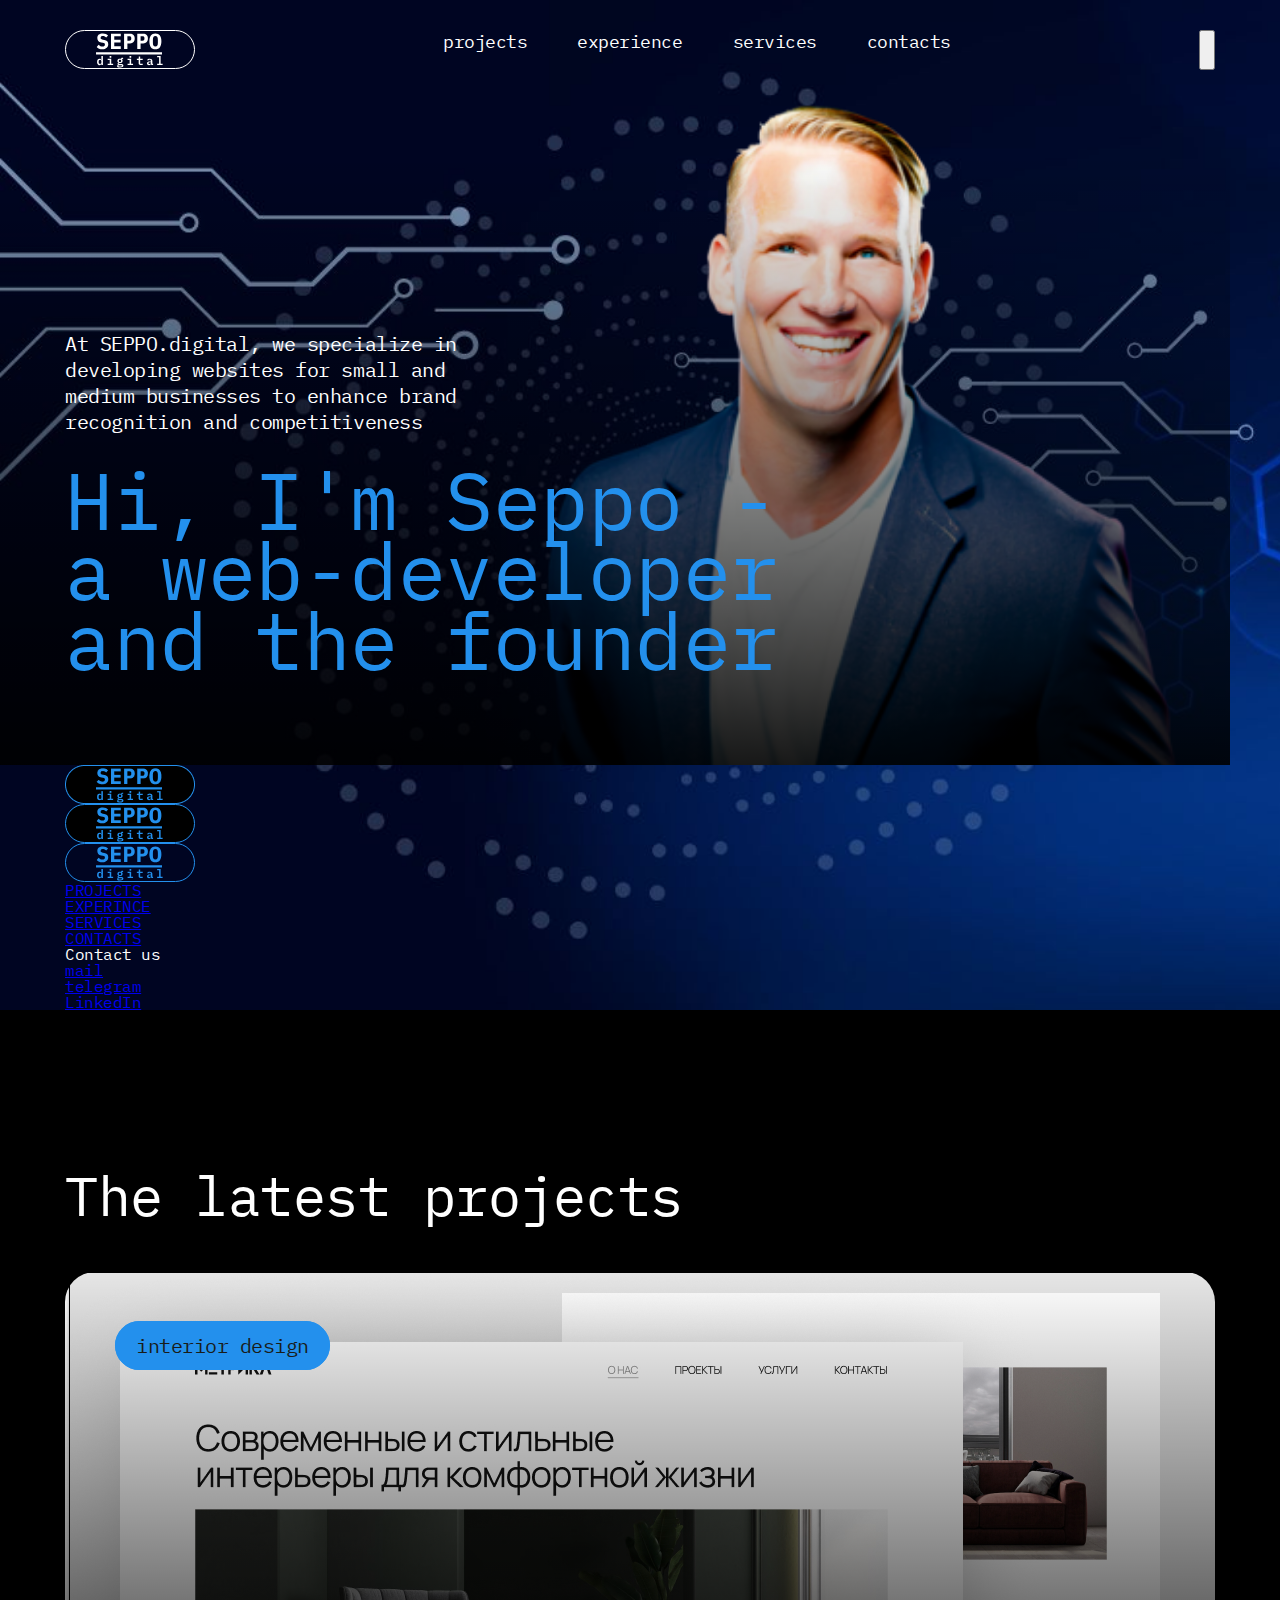
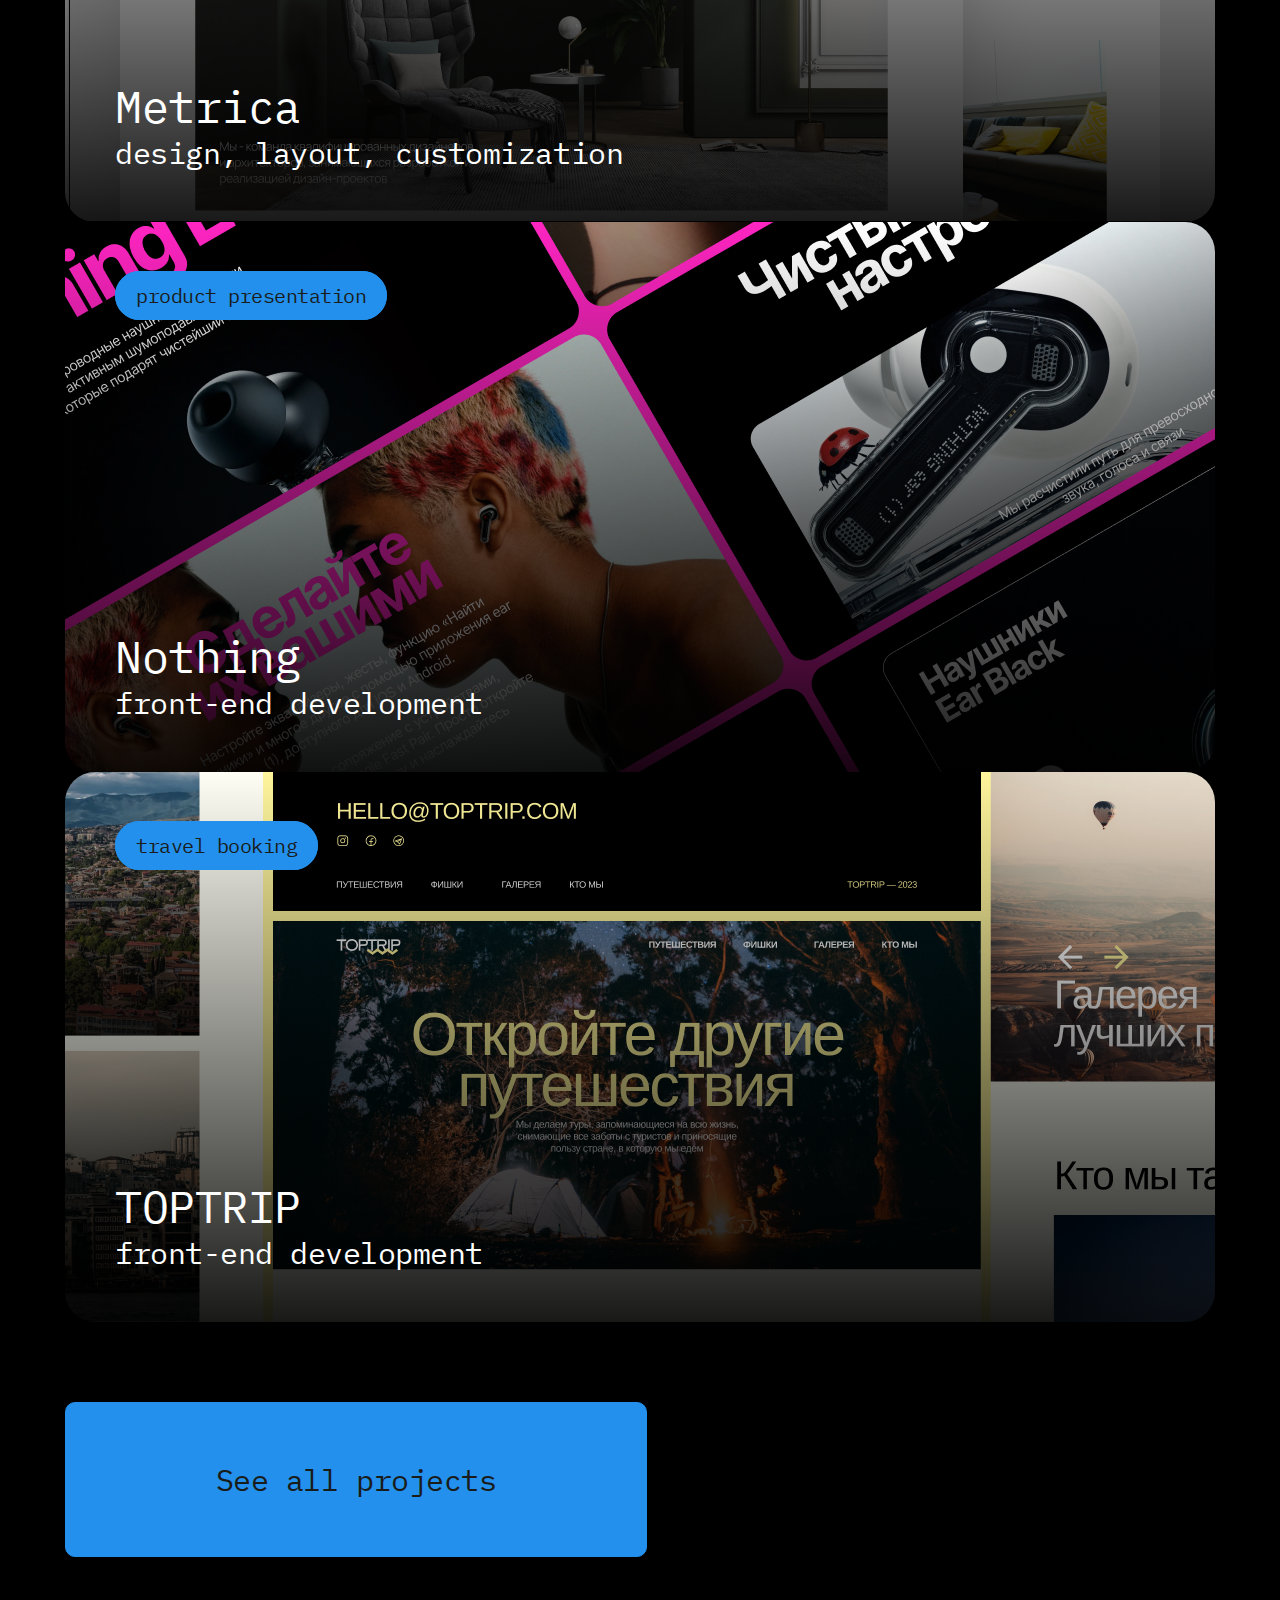
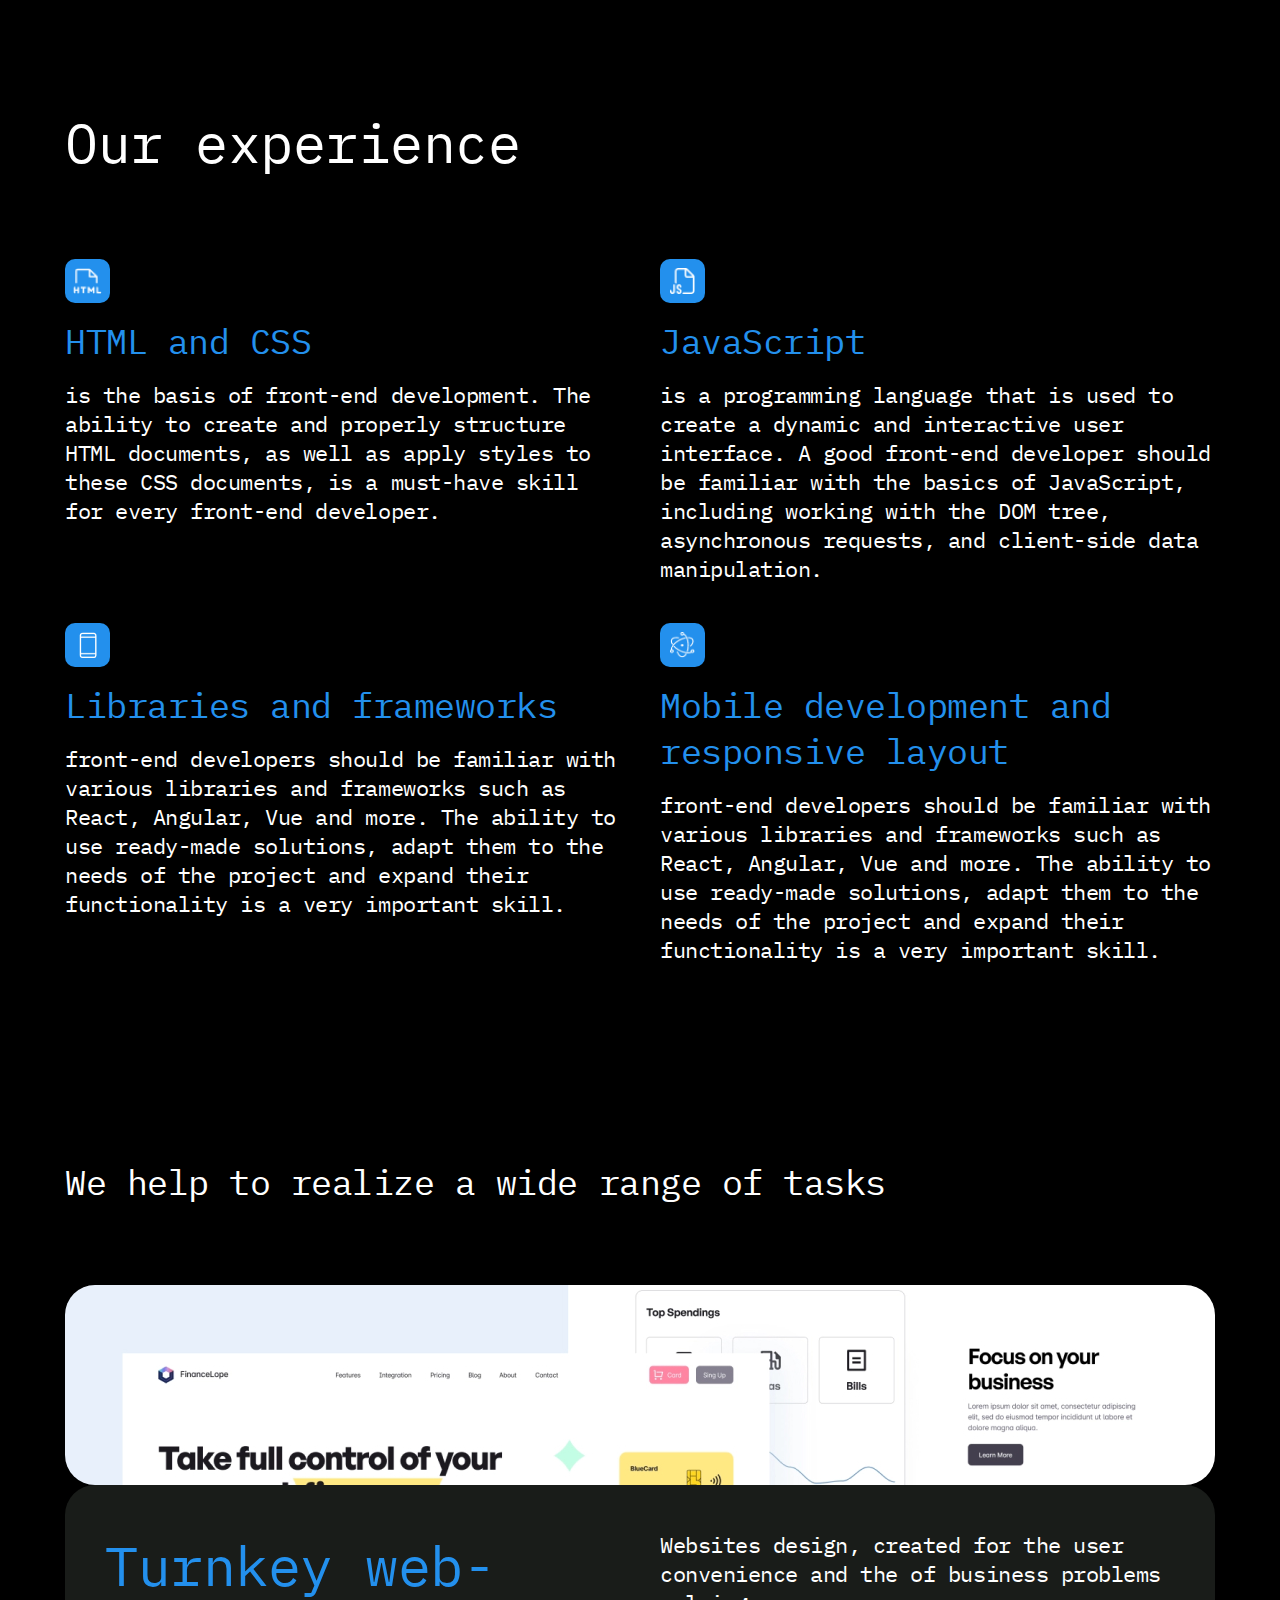
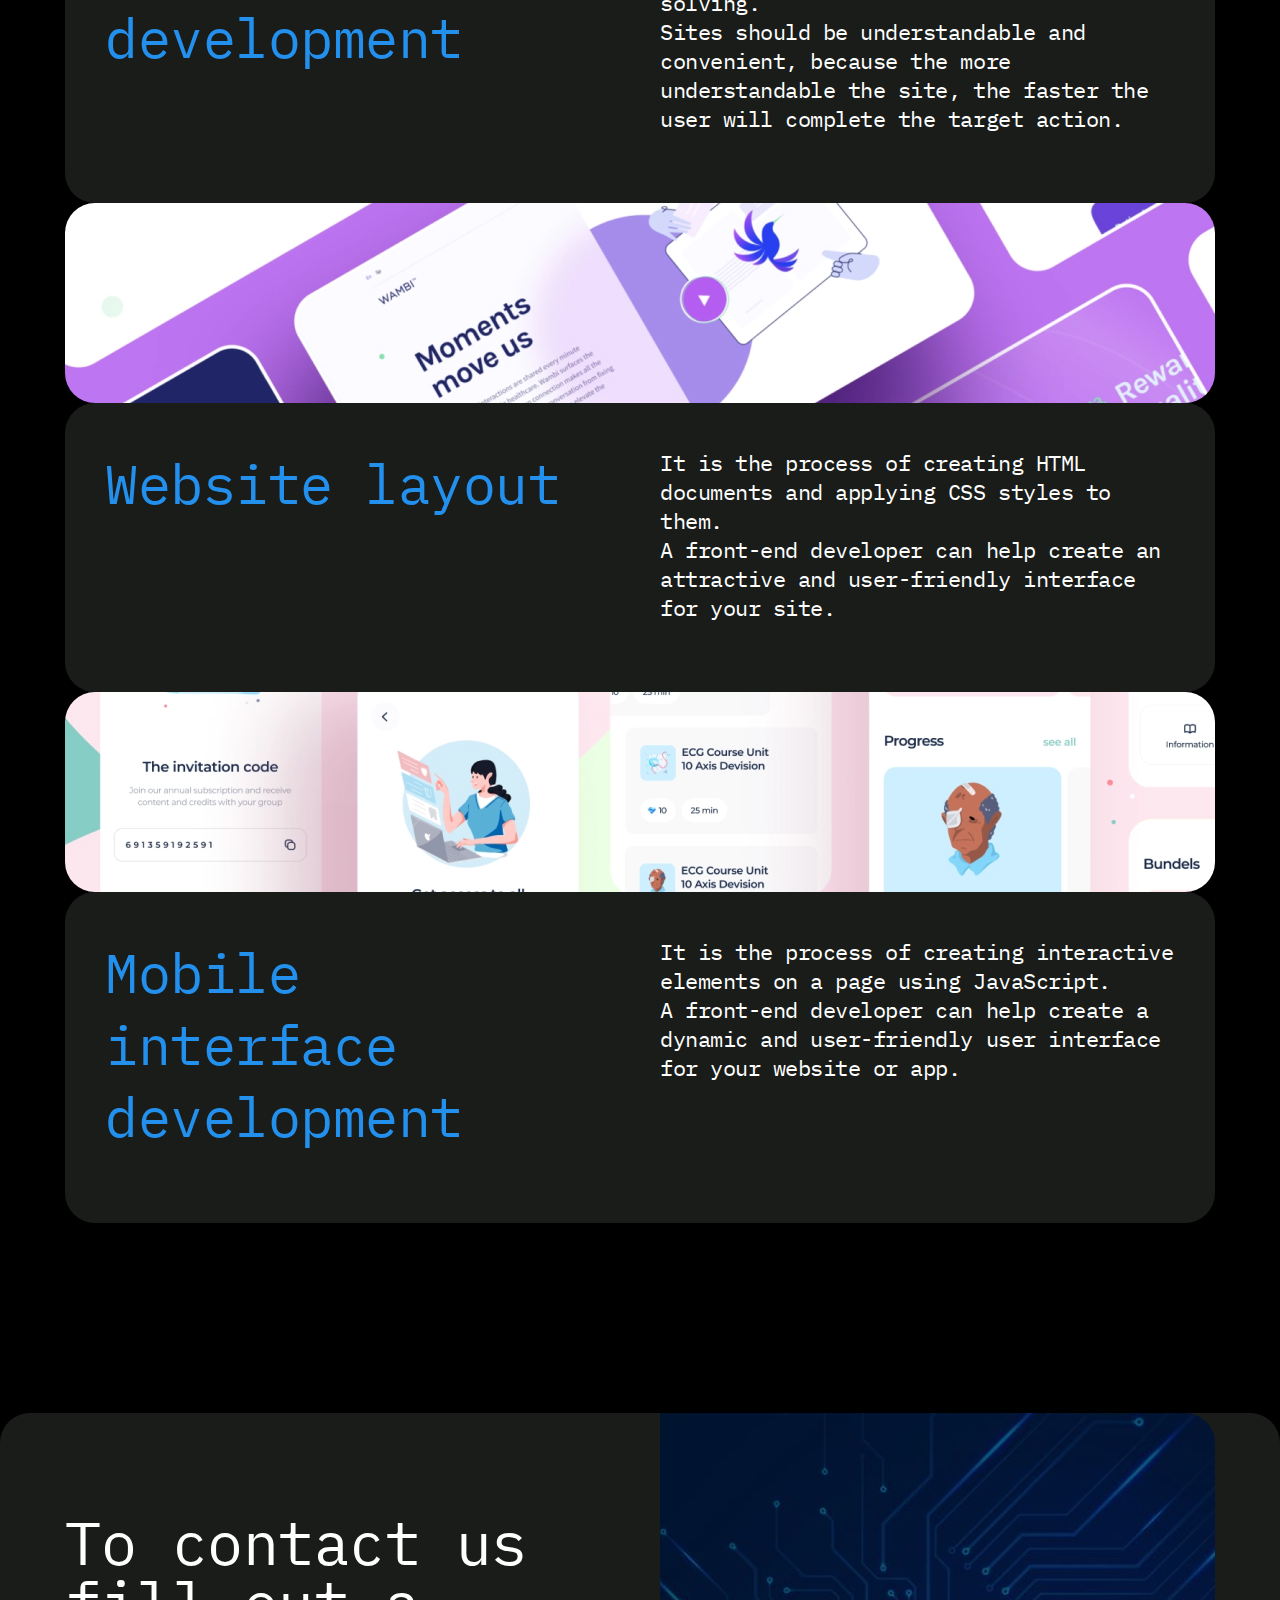
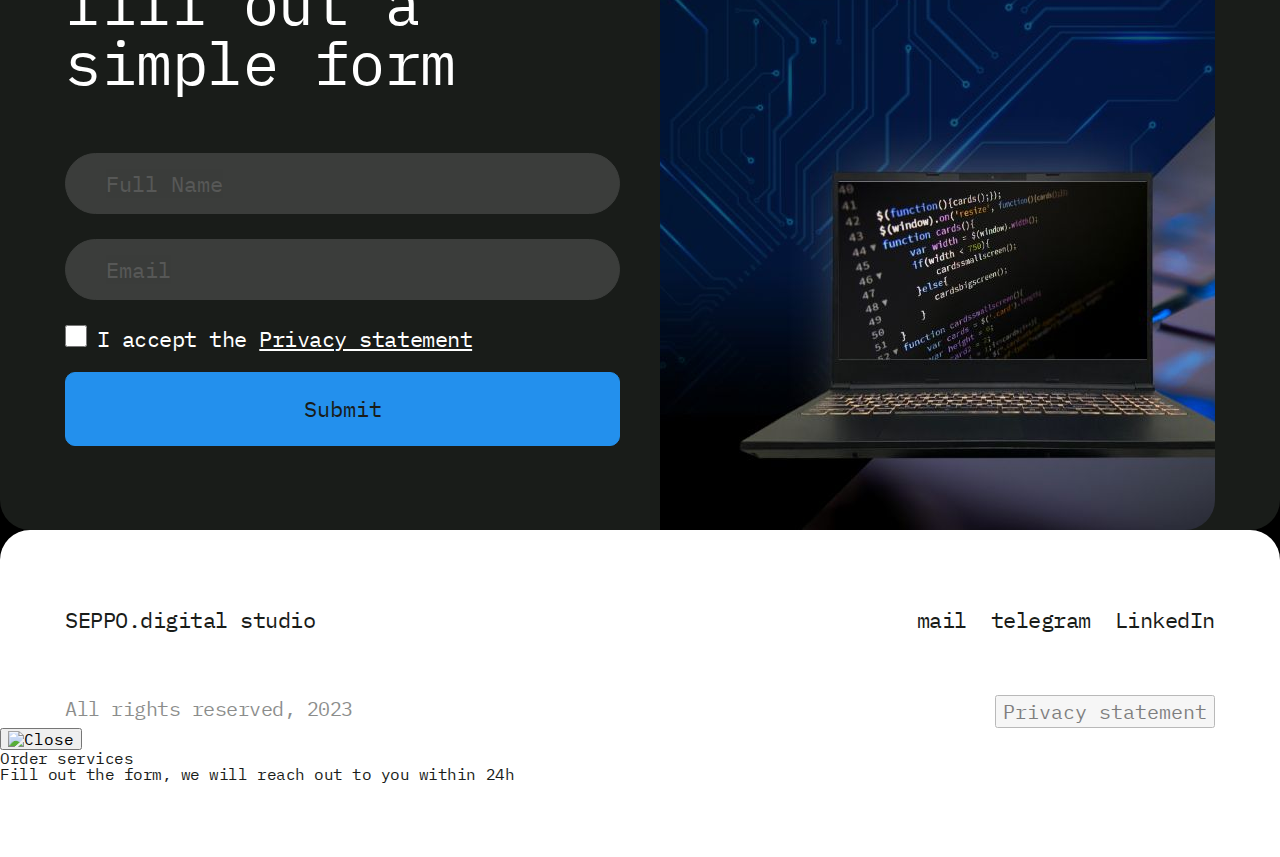
==== index.html @ fd4aab36 "debug logo link issue" ====
<!DOCTYPE html>
<html lang="en">
<head>
    <meta charset="UTF-8">
    <meta http-equiv="X-UA-Compatible" content="IE=edge">
    <meta name="viewport" content="width=device-width, initial-scale=1.0">
    <title>SEPPO.digital</title>
    <link rel="icon" href="resources/btn-blue-black.png" type="image/svg">

    <link rel="preconnect" href="https://fonts.googleapis.com">
    <link rel="preconnect" href="https://fonts.gstatic.com" crossorigin>
    <link href="https://fonts.googleapis.com/css2?family=IBM+Plex+Mono:wght@400;700&family=Manrope&display=swap" rel="stylesheet">

    <link rel="stylesheet" href="styles/reset.css">
    <link rel="stylesheet" href="styles/styles.css">
</head>
<body>
    <section class="hero">
        <div class="container">
            <div class="hero-inner">
                <div class="header">
                    <a class="logo-btn" href="index.html">
                        <div class="logo-frame"></div>
                    </a>
                    <nav>
                        <ul class="menu">
                            <li>
                                <a href="#projects">projects</a>
                            </li>
                            <li>
                                <a href="#competences">experience</a>
                            </li>
                            <li>    
                                <a href="#services">services</a>
                            </li>
                            <li>
                                <a href="#contacts">contacts</a>
                            </li>
                        </ul>
                    </nav>
                    <!-- button for drop-down (burger) menu - Tablet and Mobile Only! -->
                    <button class="js-btn-menu-burger btn-menu-burger">
                        <!-- <img src="/resources/vector-menu-white.svg" alt="Drop-down menu"> -->
                    </button> 
                </div>
                <div class="hero-image"></div>
                <div class="hero-inner-blure"></div>
                <div class="hero-intro">
                    <p>
                        At SEPPO.digital, we specialize in developing websites for small and medium businesses to enhance brand recognition and competitiveness
                    </p>
                    <h1>
                        Hi, I'm Seppo - a web-developer and the founder
                    </h1>
                </div>
            </div>

            <!-- NEW MENU BURGER MODULE -->
            <div class="js-menu-burger menu-burger">
                <div class="menu-burger-content">
                    <!-- <button class="js-btn-burger-close btn-burger-close">
                        <img src="resources/Vector-x.png" alt="Close">
                    </button> -->
                    <div class="menu-burger-logo">
                        <img src="resources/btn-blue-black.png" alt="SEPPO-LOGO">
                    </div>
                    <div class="menu-burger-logo">
                        <img src="/resources/btn-blue-black.svg" alt="SEPPO-LOGO">
                    </div>
                    <div class="menu-burger-logo">
                        <img src="/resources/btn-blue-tnsp.svg" alt="SEPPO-LOGO">
                    </div>
                    <nav>
                        <ul class="menu-burger-nav">
                            <li>
                                <a href="#projects">PROJECTS</a>
                            </li>
                            <li>
                                <a href="#experience">EXPERINCE</a>
                            </li>
                            <li>
                                <a href="#services">SERVICES</a>
                            </li>
                            <li>
                                <a href="#contacts">CONTACTS</a>
                            </li>
<!-- 
                            <li>
                                <a href="index-ru.html">РУССКИЙ</a>
                            </li> 
-->
                        </ul>
                    </nav>
                    <p class="burger-contacts">Contact us</p>
                    <ul class="js-menu-burger-content">
                        <li class="burger-contact">
                            <a href="mailto:seppo.digital@gmail.com">mail</a>
                        </li>
                        <li class="burger-contact">
                            <a target="_blank" href="https://t.me/smoryakov">telegram</a>
                        </li>
                        <li class="burger-contact">
                            <a target="_blank" href="https://www.linkedin.com/in/sergey-moryakov/">LinkedIn</a>
                        </li>
                    </ul>
                </div>
            </div>

        </div> 
    </section>
    <section id="projects" class="projects">
        <div class="container">
            <h2>
                The latest projects
            </h2>
            <div class="project metrica">
                <div class="project-link-frame">
                    <a class="project-link-btn"
                    href="https://sergeymoryakov.github.io/metrica/" 
                    target="_blank">interior design</a>
                </div>
                <div class="project-text">
                    <h3>Metrica</h3>
                    <p>design, layout, customization</p>
                </div>
            </div>
            <div class="project nothing">
                <div class="project-link-frame">
                    <a class="project-link-btn"
                    href="" 
                    target="_blank">product presentation</a>
                </div>
                <div class="project-text">
                    <h3>Nothing</h3>
                    <p>front-end development</p>
                </div>
            </div>
            <div class="project toptrip">
                <div class="project-link-frame">
                    <a class="project-link-btn"
                    href="" 
                    target="_blank">travel booking</a>
                </div>
                <div class="project-text">
                    <h3>TOPTRIP</h3>
                    <p>front-end development</p>
                </div>
            </div>
            
            <a class="all-projects-btn">
                See all projects
            </a>
        </div>
    </section>
    <section id="experience" class="experience">
        <div class="container">
            <h2>Our experience</h2>
            <div class="experience-inner">
                <div class="stack">
                    <h3 class="stack-html">HTML and CSS</h3>
                    <p>
                        is the basis of front-end development. The ability to create and properly structure HTML documents, as well as apply styles to these CSS documents, is a must-have skill for every front-end developer.
                    </p>
                </div>
                <div class="stack">
                    <h3 class="stack-js">JavaScript</h3>
                    <p>
                        is a programming language that is used to create a dynamic and interactive user interface. A good front-end developer should be familiar with the basics of JavaScript, including working with the DOM tree, asynchronous requests, and client-side data manipulation.
                    </p>
                </div>
                <div class="stack">
                    <h3 class="stack-library">Libraries and frameworks</h3>
                    <p>
                        front-end developers should be familiar with various libraries and frameworks such as React, Angular, Vue and more. The ability to use ready-made solutions, adapt them to the needs of the project and expand their functionality is a very important skill.
                    </p>
                </div>
                <div class="stack">
                    <h3 class="stack-mobile">Mobile development and responsive layout</h3>
                    <p>
                        front-end developers should be familiar with various libraries and frameworks such as React, Angular, Vue and more. The ability to use ready-made solutions, adapt them to the needs of the project and expand their functionality is a very important skill.
                    </p>
                </div>
            </div>
        </div>
    </section>

    <section id="services" class="services">
        <div class="container">
            <h2>
                We help to realize a wide range of tasks
            </h2>
            <div>
                <div class="service-img turnkey">
                </div>
                <div class="service-txt-box">
                    <div class="service-txt header">
                        <h3>
                            Turnkey web-development
                        </h3>
                    </div>
                    <div class="service-txt body">
                        <p>
                            Websites design, created for the user convenience and the of business problems solving.
                        </p>
                        <p>
                            Sites should be understandable and convenient, because the more understandable the site, the faster the user will complete the target action.
                        </p>
                    </div>
                </div>
            </div>
            <div>
                <div class="service-img layout">
                </div>
                <div class="service-txt-box">
                    <div class="service-txt header">
                        <h3>
                            Website layout
                        </h3>
                    </div>
                    <div class="service-txt body">
                        <p>
                            It is the process of creating HTML documents and applying CSS styles to them. 
                        </p>
                        <p>
                            A front-end developer can help create an attractive and user-friendly interface for your site.
                        </p>
                    </div>
                </div>
            </div>
            <div>
                <div class="service-img mobile">
                </div>
                <div class="service-txt-box">
                    <div class="service-txt header">
                        <h3>
                            Mobile interface development
                        </h3>
                    </div>
                    <div class="service-txt body">
                        <p>
                            It is the process of creating interactive elements on a page using JavaScript. 
                        </p>
                        <p>
                            A front-end developer can help create a dynamic and user-friendly user interface for your website or app.
                        </p>
                    </div>
                </div>
            </div>
        </div>
    </section>

    <section id="contacts" class="contact-us">
        <div class="container">
            <div class="contact-us-inner">
                <div class="contact-form">
                    <h2>To contact us fill out a simple form</h2>
                    <form class="input-form">
                        <input class="input" type="text" name="name" placeholder="Full Name">
                        <input class="input" type="email" name="email" placeholder="Email">
                        <input class="checkbox" type="checkbox" name="t-n-c">
                        <label class="checkbox-label" for="checkbox">I accept the <a href="">Privacy statement</a></label><br>
                        <button class="contact-form-btn">Submit</button>
                    </form>
                </div>
                <div class="contact-image"></div>
            </div>
        </div>
    </section>

<section class="footer">
    <div class="container">
        <div class="footer-inner">
            <div class="ft-item name">
                <p>SEPPO.digital studio</p>
            </div>
            <div class="ft-item links">
                <a href="mailto:seppo.digital@gmail.com">mail</a>
                <a target="_blank" href="https://t.me/smoryakov">telegram</a>
                <a target="_blank" href="https://www.linkedin.com/in/sergey-moryakov/">LinkedIn</a>
            </div>
            <div class="ft-item statement">
                <p>All rights reserved, 2023</p>
            </div>
            <div class="ft-item terms">
                <!-- <a href="">Privacy statement</a> -->
                <button class="js-btn-order btn-order">Privacy statement</button>
            </div>
        </div>
    </div>


    <!-- New CSS Section to cover Popup Order Button  -->
    <div class="js-popup popup-order">
        <div class="js-popup-order-content popup-order-content">
            <button class="js-btn-order-close btn-order-close">
                <img src="resources/Vector-x.png" alt="Close">
            </button>
            <p class="order-title">Order services</p>
            <p class="order-txt">Fill out the form, we will reach out to you within 24h</p>
        </div>
    </div>

</section>


<!-- 
<script src="terms-popup.js"></script>
-->
<script src="menu-burger.js"></script>
</body>
</html>
---- styles/styles.css ----
@import "./hero.css";
@import "./menu.css";
@import "./buttons.css";
@import "./projects.css";
@import "./experience.css";
@import "./services.css";
@import "./contact-us.css";
@import "./footer.css";

html {
    scroll-behavior: smooth;
}

:root {
    --clr-bg-dark: #000000;
    --clr-dark: #191C19;
    --clr-semi-dark: #3B3D3B;
    --clr-bright: #2390ED;
    --clr-semi-light: #7791B3;
    --clr-light: #FFFFFF;
    --clr-bg-light: #FFFFFF;
}

*,
*::before,
*::after {
    box-sizing: border-box;
}

* {
    margin: 0;
    font: inherit;
}

img,
svg {
    display: block;
    max-width: 100%;
}

body {
    font-family: 'IBM Plex Mono', monospace;
    font-style: normal;
    font-weight: 400;
    letter-spacing: -0.03em;
    background-color: var(--clr-bg-dark);
    color: var(--clr-light);
}

.container {
    margin-inline: auto;
    max-width: 1150px;

    /* REMOVE - FOR TBS ONLY */
    /* border: 1px solid yellow; */
}


/*** TABLET Screen only ***/
@media (max-width: 1182px) {
    
    .container {
        padding-inline: 15px;
        width: 100%;
    }
}
/*** End TABLET Screen ***/


/*** MOBILE screen only ***/
@media (max-width: 576px) {
    
    .container {
        min-width: 340px;
        padding-inline: 12px;
    }
    

    
}
/*** End WIDE Screen ***/
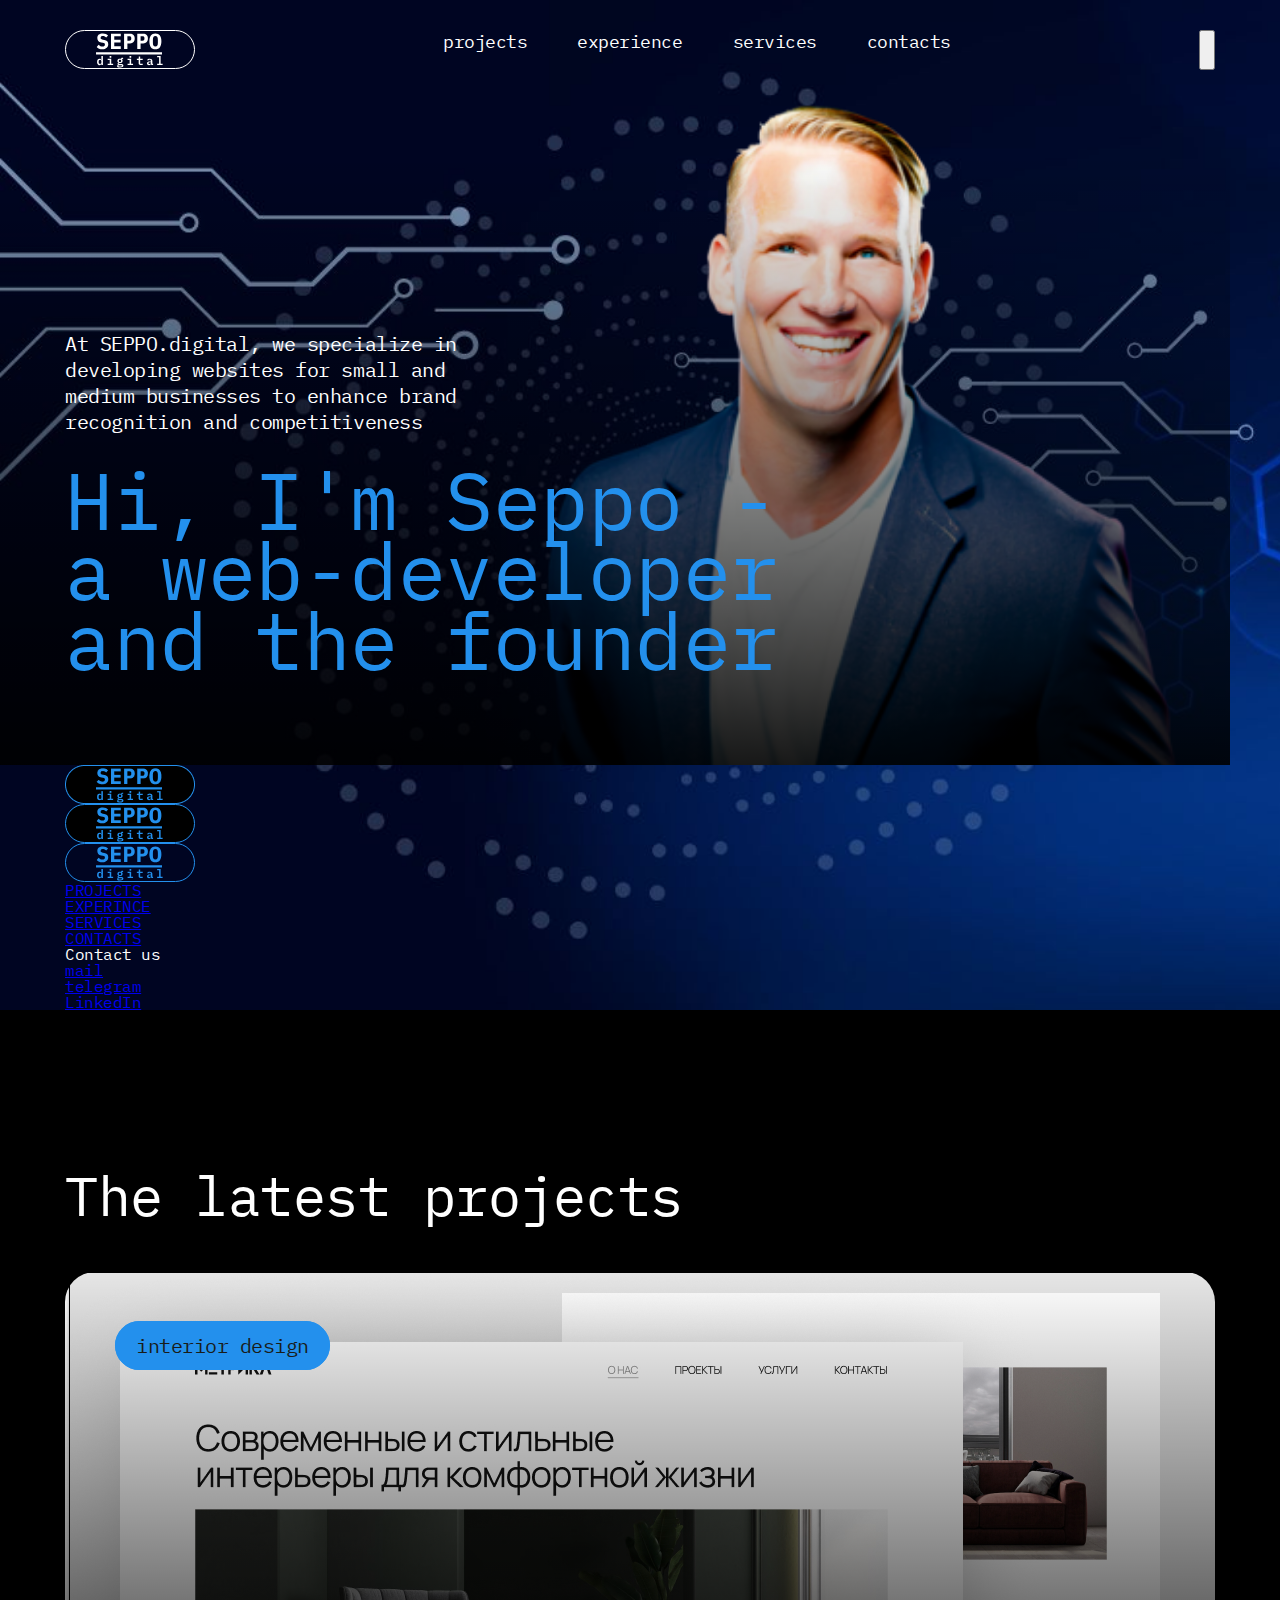
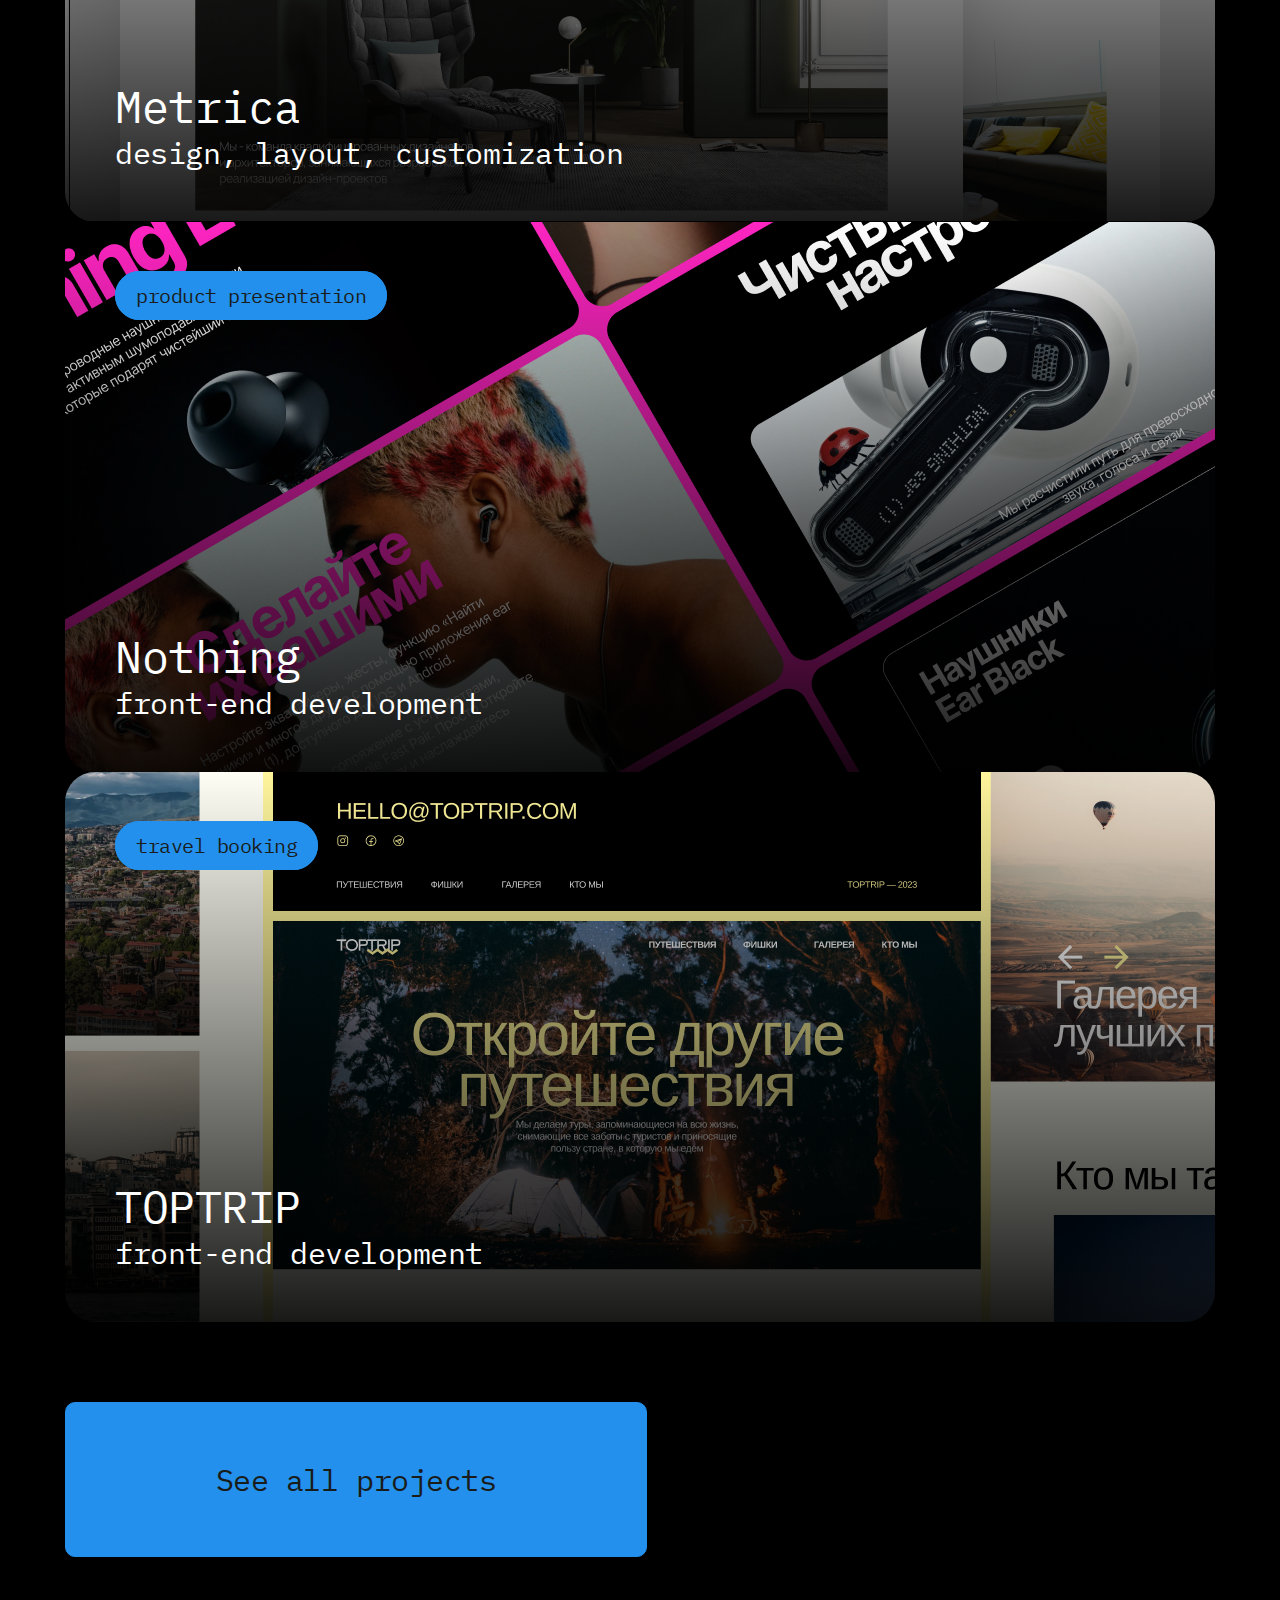
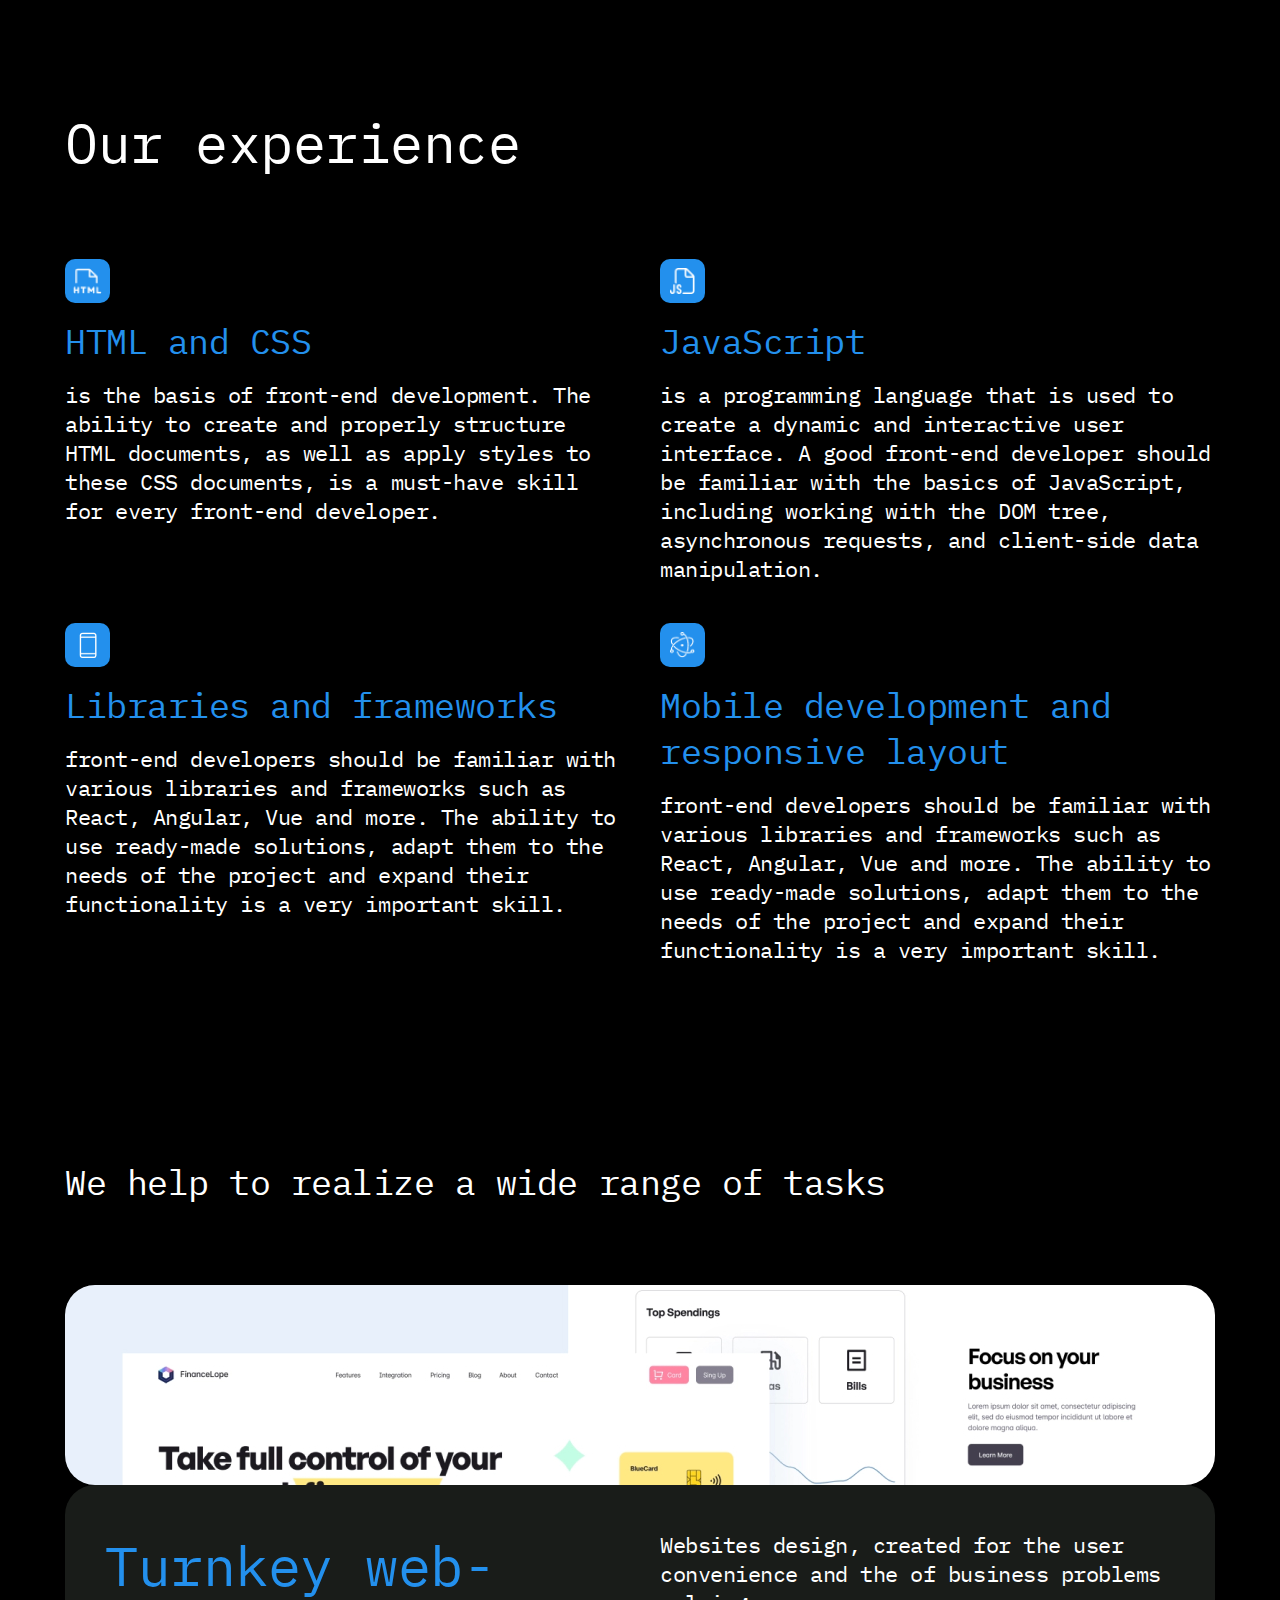
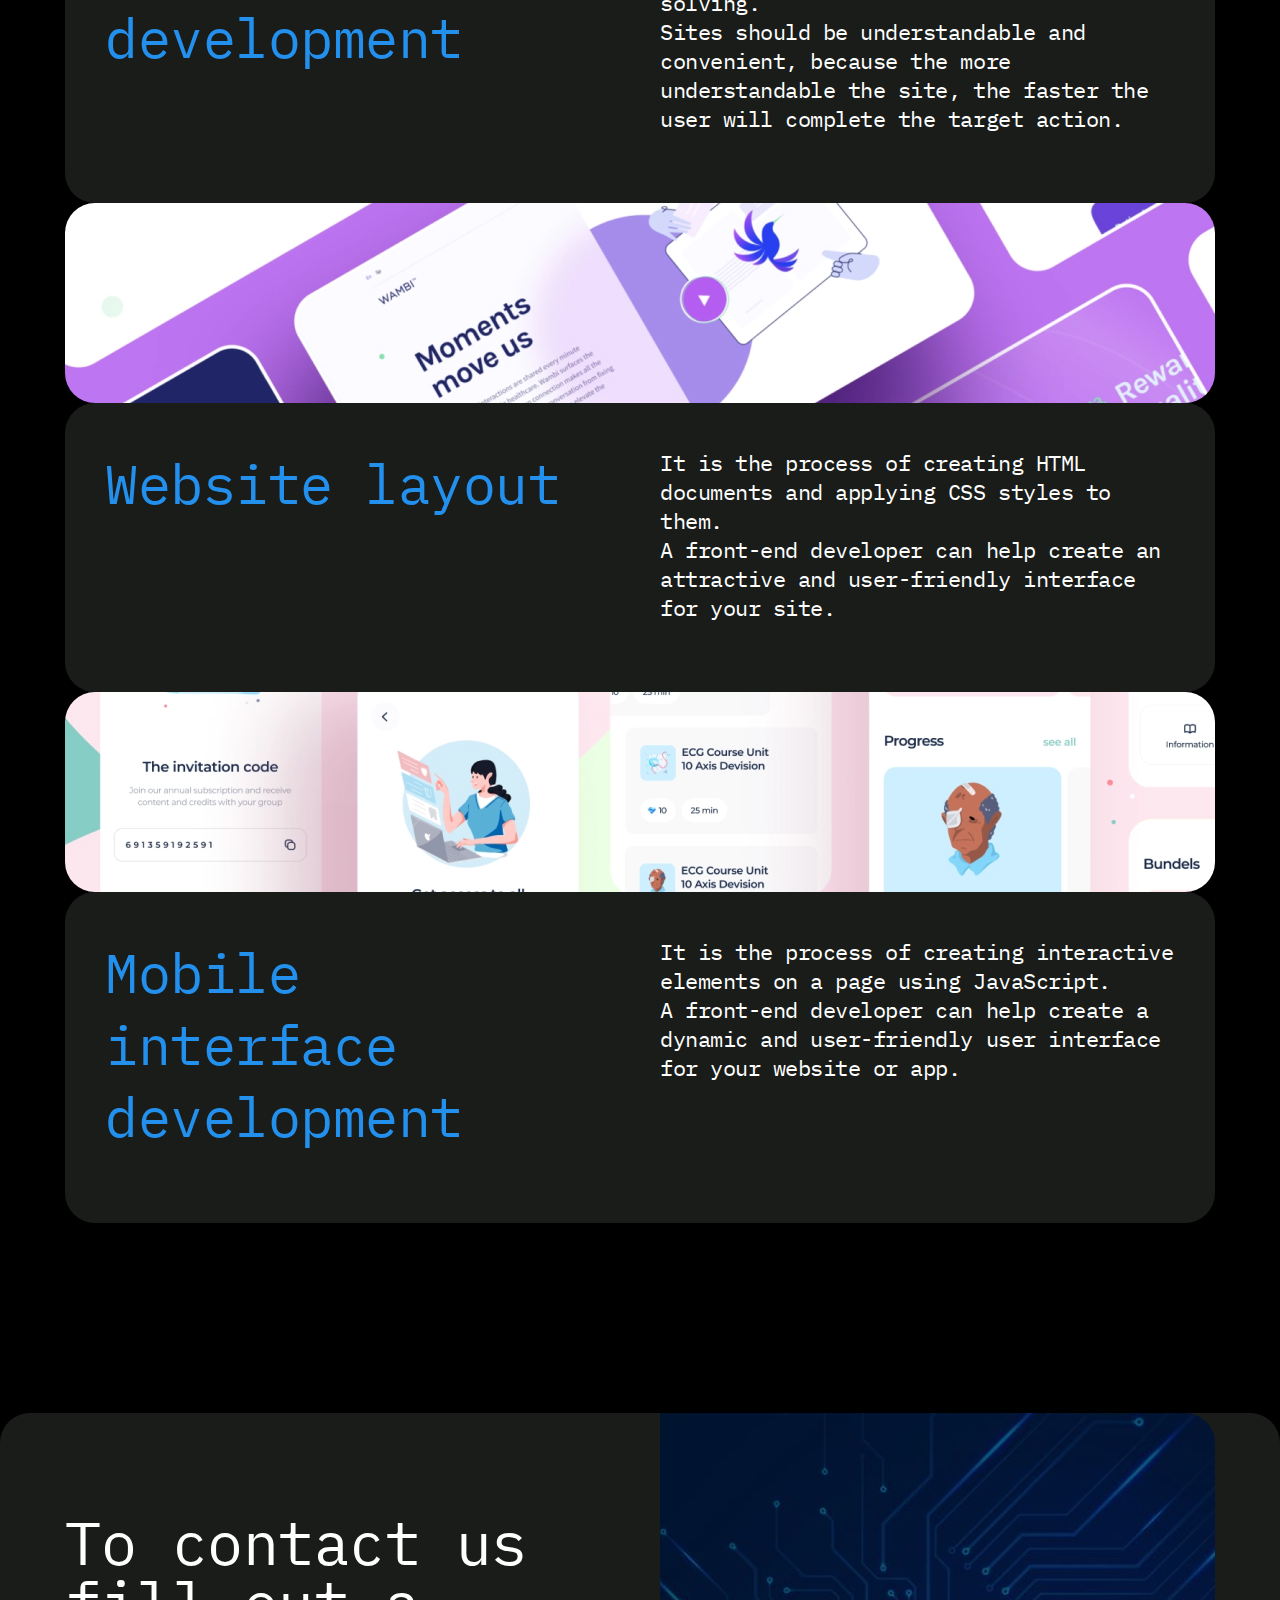
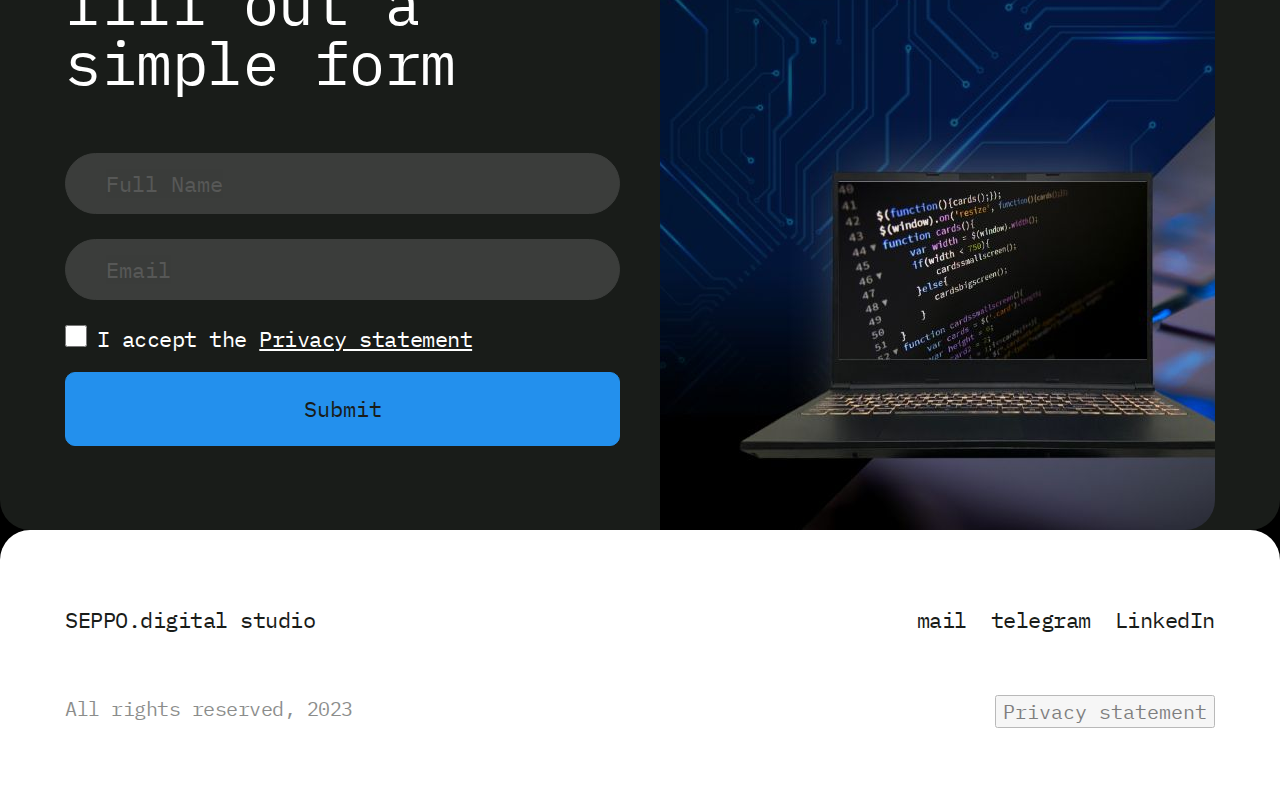
==== commit ce8d5293: "Set Terms-popup functionality" ====
--- a/index.html
+++ b/index.html
@@ -68,7 +68,7 @@
                         <img src="/resources/btn-blue-black.svg" alt="SEPPO-LOGO">
                     </div>
                     <div class="menu-burger-logo">
-                        <img src="/resources/btn-blue-tnsp.svg" alt="SEPPO-LOGO">
+                        <img src="resources/btn-blue-tnsp.svg" alt="SEPPO-LOGO">
                     </div>
                     <nav>
                         <ul class="menu-burger-nav">
@@ -293,19 +293,19 @@
     <div class="js-popup popup-order">
         <div class="js-popup-order-content popup-order-content">
             <button class="js-btn-order-close btn-order-close">
-                <img src="resources/Vector-x.png" alt="Close">
+                <img src="resources/vector-close-black.svg" alt="Close">
             </button>
-            <p class="order-title">Order services</p>
-            <p class="order-txt">Fill out the form, we will reach out to you within 24h</p>
+            <p class="order-title">Privacy statement</p>
+            <p class="order-txt">Lorem ipsum dolor sit amet consectetur, adipisicing elit. Soluta assumenda autem sunt, a minima voluptatum sint dicta nostrum. Aut, consequatur quaerat? Doloremque hic rem in fugiat sed, nisi, atque excepturi quasi, eveniet nobis deleniti quam vitae amet temporibus. Neque dignissimos, est pariatur quod qui obcaecati nihil cumque possimus unde in vitae molestiae, commodi assumenda. Laudantium quos consequuntur adipisci maiores quisquam! Voluptatem, animi. Non possimus molestias quos adipisci cum magni, quia error voluptatum fugit praesentium quae? Consequuntur earum delectus nostrum suscipit non quisquam aut porro, quae aspernatur laborum assumenda! In, eaque consequatur unde repellat officiis minus voluptatum! Debitis blanditiis facilis ipsum? Ipsum adipisci alias deserunt esse assumenda voluptatibus quos dolor cumque nisi iusto! Dolores nemo quisquam commodi mollitia dolorem error odio beatae dolor in, accusamus similique cum unde blanditiis consequatur corporis saepe recusandae ipsa deleniti ad culpa! Perspiciatis facere repellat qui earum, sint quia totam? Vitae, blanditiis ratione libero ipsa cumque vero aliquid repudiandae omnis suscipit nemo est, incidunt voluptates, atque nulla? Aspernatur, temporibus libero! Labore veniam accusamus magni laudantium architecto voluptatem sequi repellat possimus est mollitia temporibus, nostrum quia ipsum iusto, enim, saepe dolores! Unde neque repellat omnis rem quisquam, quam nemo praesentium totam quibusdam reiciendis recusandae doloremque nihil delectus placeat sint labore vel tempore obcaecati odio iusto debitis? Cupiditate, earum? Iusto deserunt atque officia, doloremque, qui optio dolorem quibusdam expedita hic delectus praesentium laborum ullam maiores sed ratione dolores suscipit debitis voluptatum dolorum totam nemo? Sapiente reprehenderit vitae quas repudiandae voluptates et dolorem dolore. Blanditiis est nam ullam et.</p>
+            <p class="order-txt">Lorem ipsum dolor sit amet consectetur, adipisicing elit. Soluta assumenda autem sunt, a minima voluptatum sint dicta nostrum. Aut, consequatur quaerat? Doloremque hic rem in fugiat sed, nisi, atque excepturi quasi, eveniet nobis deleniti quam vitae amet temporibus. Neque dignissimos, est pariatur quod qui obcaecati nihil cumque possimus unde in vitae molestiae, commodi assumenda. Laudantium quos consequuntur adipisci maiores quisquam! Voluptatem, animi. Non possimus molestias quos adipisci cum magni, quia error voluptatum fugit praesentium quae? Consequuntur earum delectus nostrum suscipit non quisquam aut porro, quae aspernatur laborum assumenda! In, eaque consequatur unde repellat officiis minus voluptatum! Debitis blanditiis facilis ipsum? Ipsum adipisci alias deserunt esse assumenda voluptatibus quos dolor cumque nisi iusto! Dolores nemo quisquam commodi mollitia dolorem error odio beatae dolor in, accusamus similique cum unde blanditiis consequatur corporis saepe recusandae ipsa deleniti ad culpa! Perspiciatis facere repellat qui earum, sint quia totam? Vitae, blanditiis ratione libero ipsa cumque vero aliquid repudiandae omnis suscipit nemo est, incidunt voluptates, atque nulla? Aspernatur, temporibus libero! Labore veniam accusamus magni laudantium architecto voluptatem sequi repellat possimus est mollitia temporibus, nostrum quia ipsum iusto, enim, saepe dolores! Unde neque repellat omnis rem quisquam, quam nemo praesentium totam quibusdam reiciendis recusandae doloremque nihil delectus placeat sint labore vel tempore obcaecati odio iusto debitis? Cupiditate, earum? Iusto deserunt atque officia, doloremque, qui optio dolorem quibusdam expedita hic delectus praesentium laborum ullam maiores sed ratione dolores suscipit debitis voluptatum dolorum totam nemo? Sapiente reprehenderit vitae quas repudiandae voluptates et dolorem dolore. Blanditiis est nam ullam et.</p>
+            <p class="order-txt">Lorem ipsum dolor sit amet consectetur, adipisicing elit. Soluta assumenda autem sunt, a minima voluptatum sint dicta nostrum. Aut, consequatur quaerat? Doloremque hic rem in fugiat sed, nisi, atque excepturi quasi, eveniet nobis deleniti quam vitae amet temporibus. Neque dignissimos, est pariatur quod qui obcaecati nihil cumque possimus unde in vitae molestiae, commodi assumenda. Laudantium quos consequuntur adipisci maiores quisquam! Voluptatem, animi. Non possimus molestias quos adipisci cum magni, quia error voluptatum fugit praesentium quae? Consequuntur earum delectus nostrum suscipit non quisquam aut porro, quae aspernatur laborum assumenda! In, eaque consequatur unde repellat officiis minus voluptatum! Debitis blanditiis facilis ipsum? Ipsum adipisci alias deserunt esse assumenda voluptatibus quos dolor cumque nisi iusto! Dolores nemo quisquam commodi mollitia dolorem error odio beatae dolor in, accusamus similique cum unde blanditiis consequatur corporis saepe recusandae ipsa deleniti ad culpa! Perspiciatis facere repellat qui earum, sint quia totam? Vitae, blanditiis ratione libero ipsa cumque vero aliquid repudiandae omnis suscipit nemo est, incidunt voluptates, atque nulla? Aspernatur, temporibus libero! Labore veniam accusamus magni laudantium architecto voluptatem sequi repellat possimus est mollitia temporibus, nostrum quia ipsum iusto, enim, saepe dolores! Unde neque repellat omnis rem quisquam, quam nemo praesentium totam quibusdam reiciendis recusandae doloremque nihil delectus placeat sint labore vel tempore obcaecati odio iusto debitis? Cupiditate, earum? Iusto deserunt atque officia, doloremque, qui optio dolorem quibusdam expedita hic delectus praesentium laborum ullam maiores sed ratione dolores suscipit debitis voluptatum dolorum totam nemo? Sapiente reprehenderit vitae quas repudiandae voluptates et dolorem dolore. Blanditiis est nam ullam et.</p>
         </div>
     </div>
 
 </section>
 
 
-<!-- 
 <script src="terms-popup.js"></script>
--->
 <script src="menu-burger.js"></script>
 </body>
 </html>
--- a/styles/styles.css
+++ b/styles/styles.css
@@ -6,6 +6,7 @@
 @import "./services.css";
 @import "./contact-us.css";
 @import "./footer.css";
+@import "./terms-popup.css";
 
 html {
     scroll-behavior: smooth;
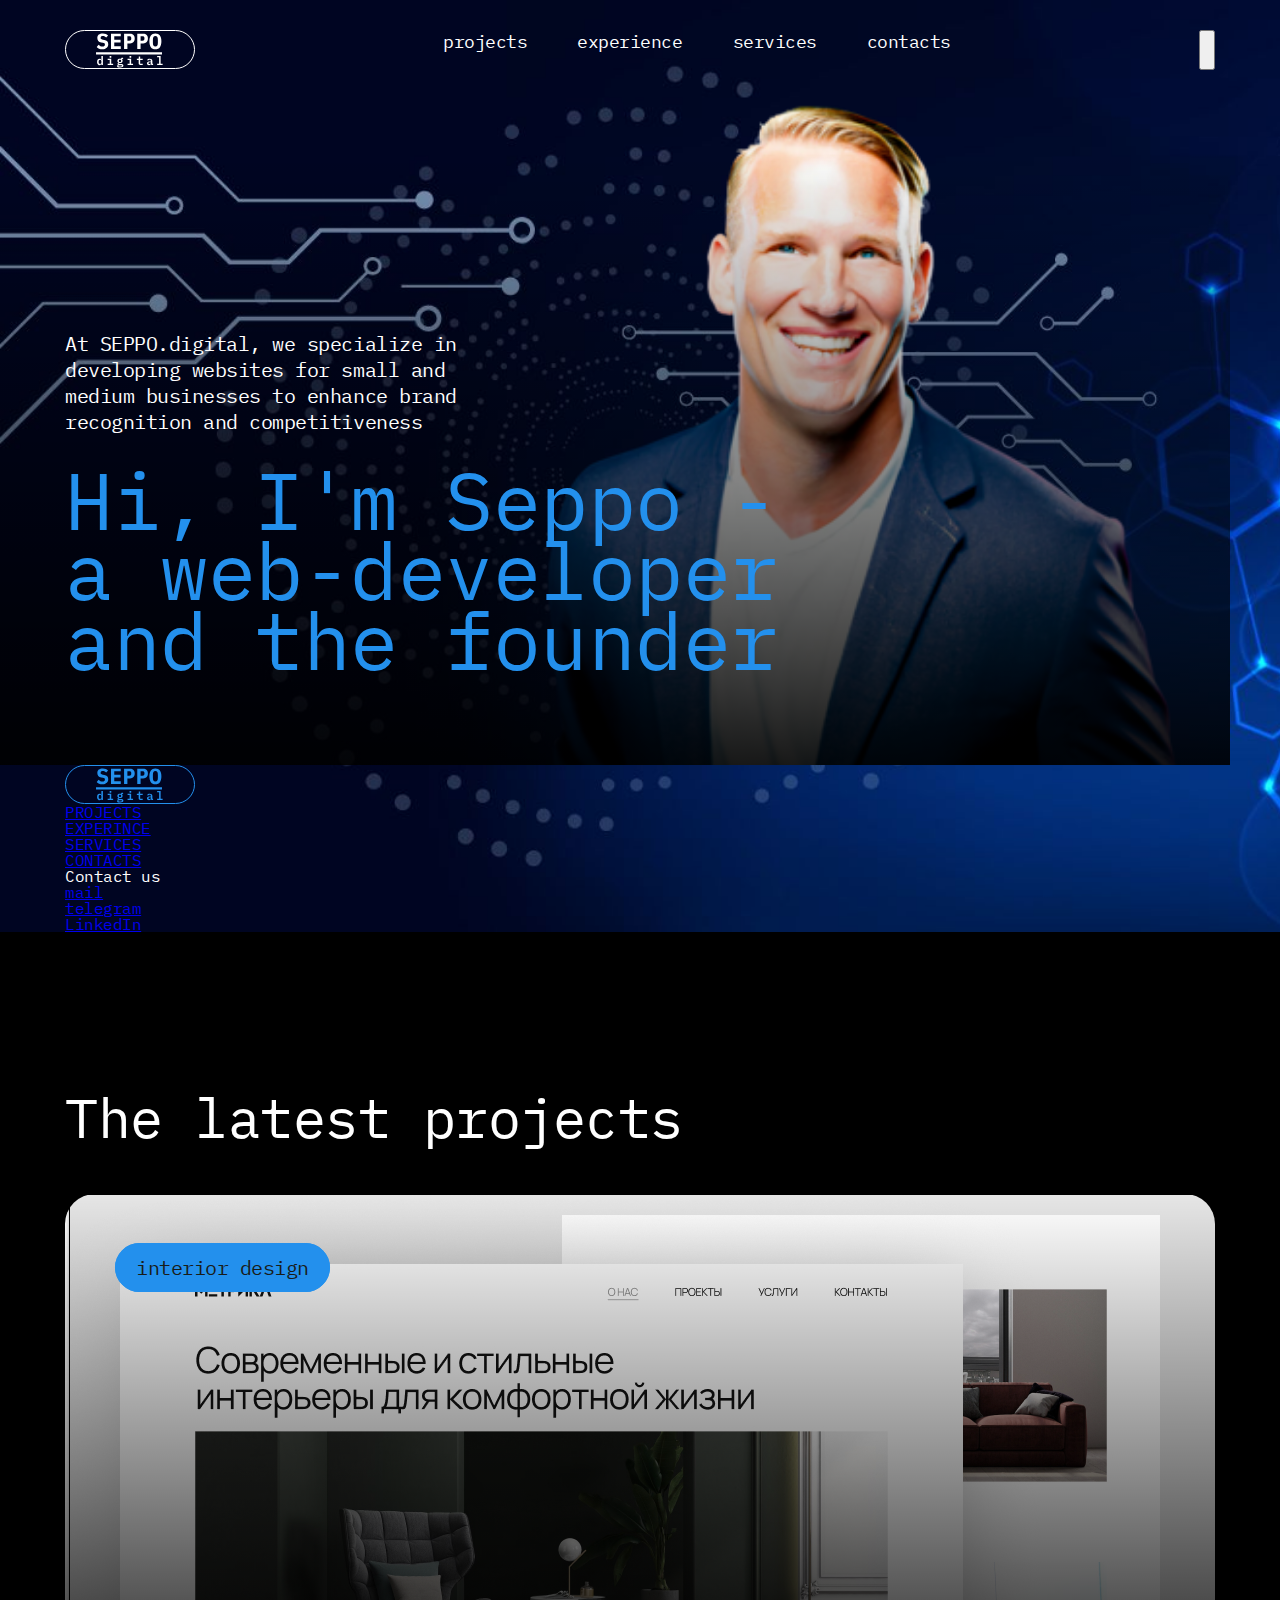
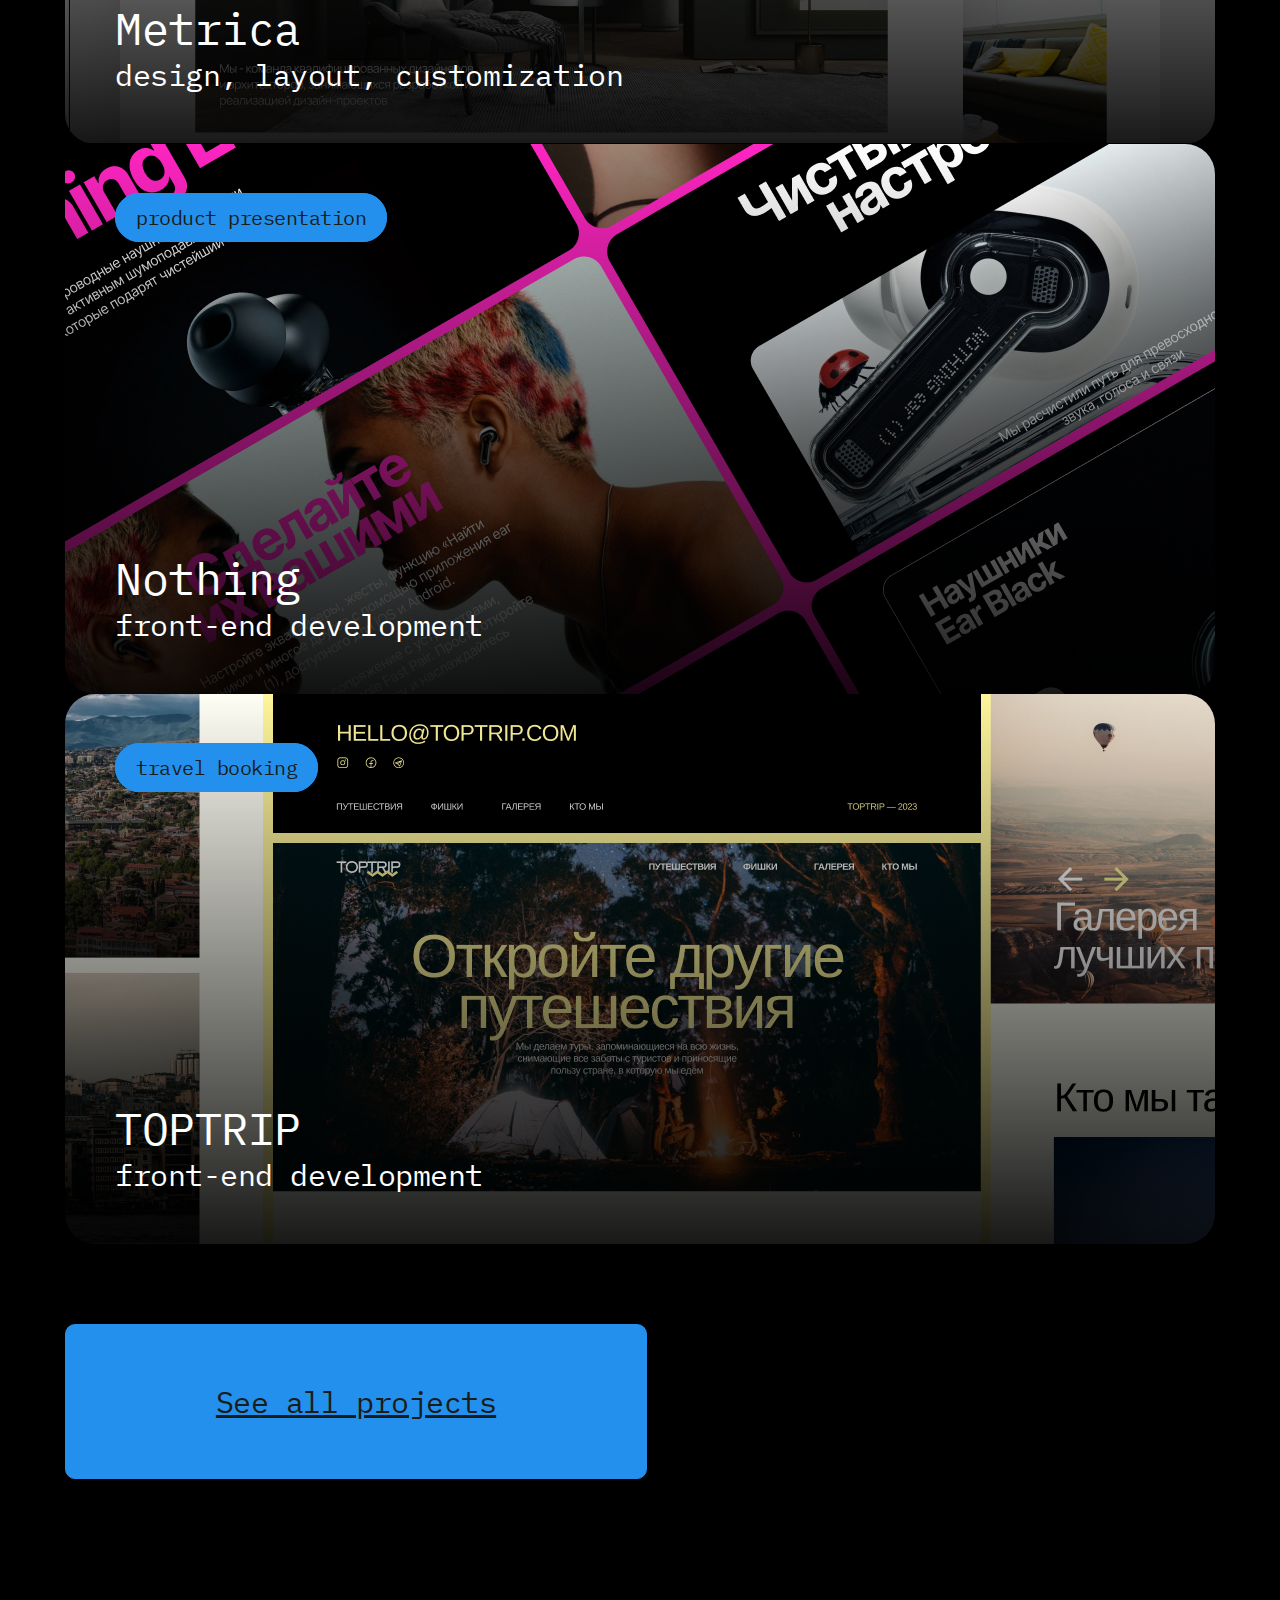
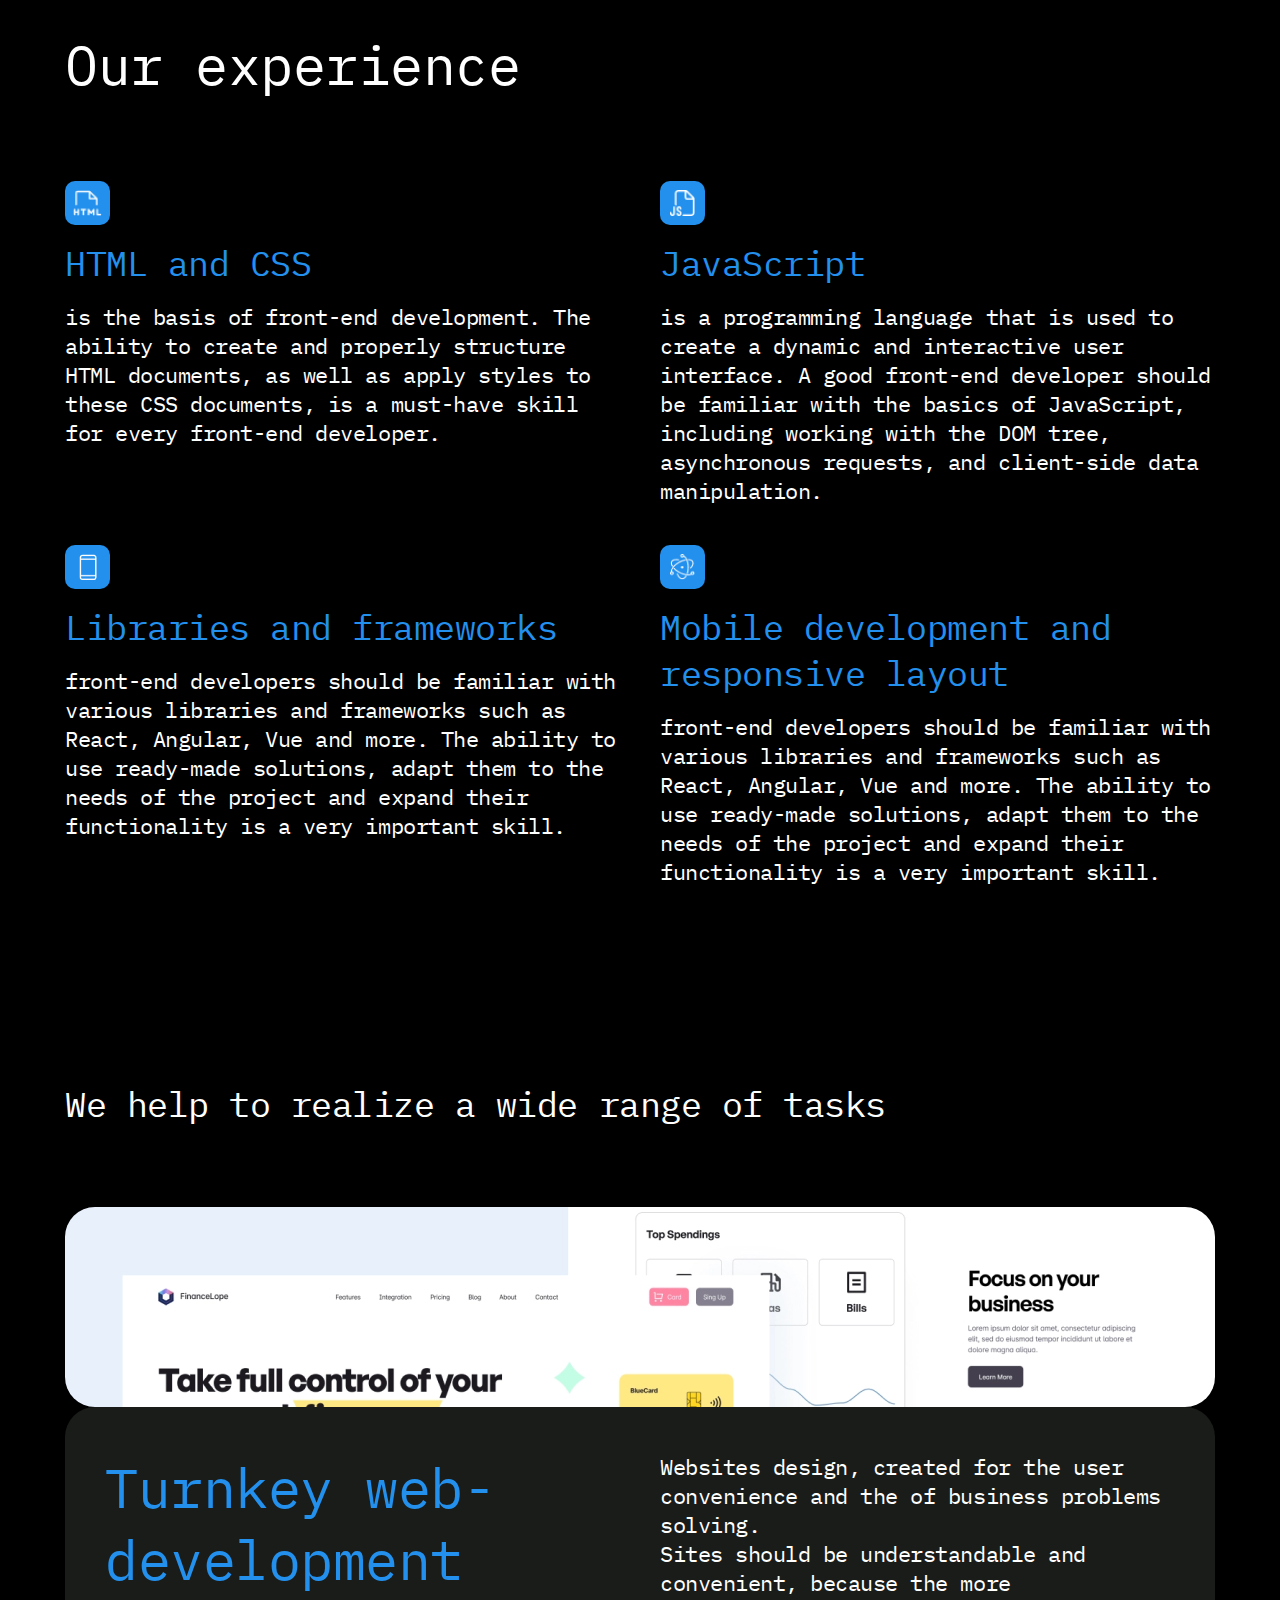
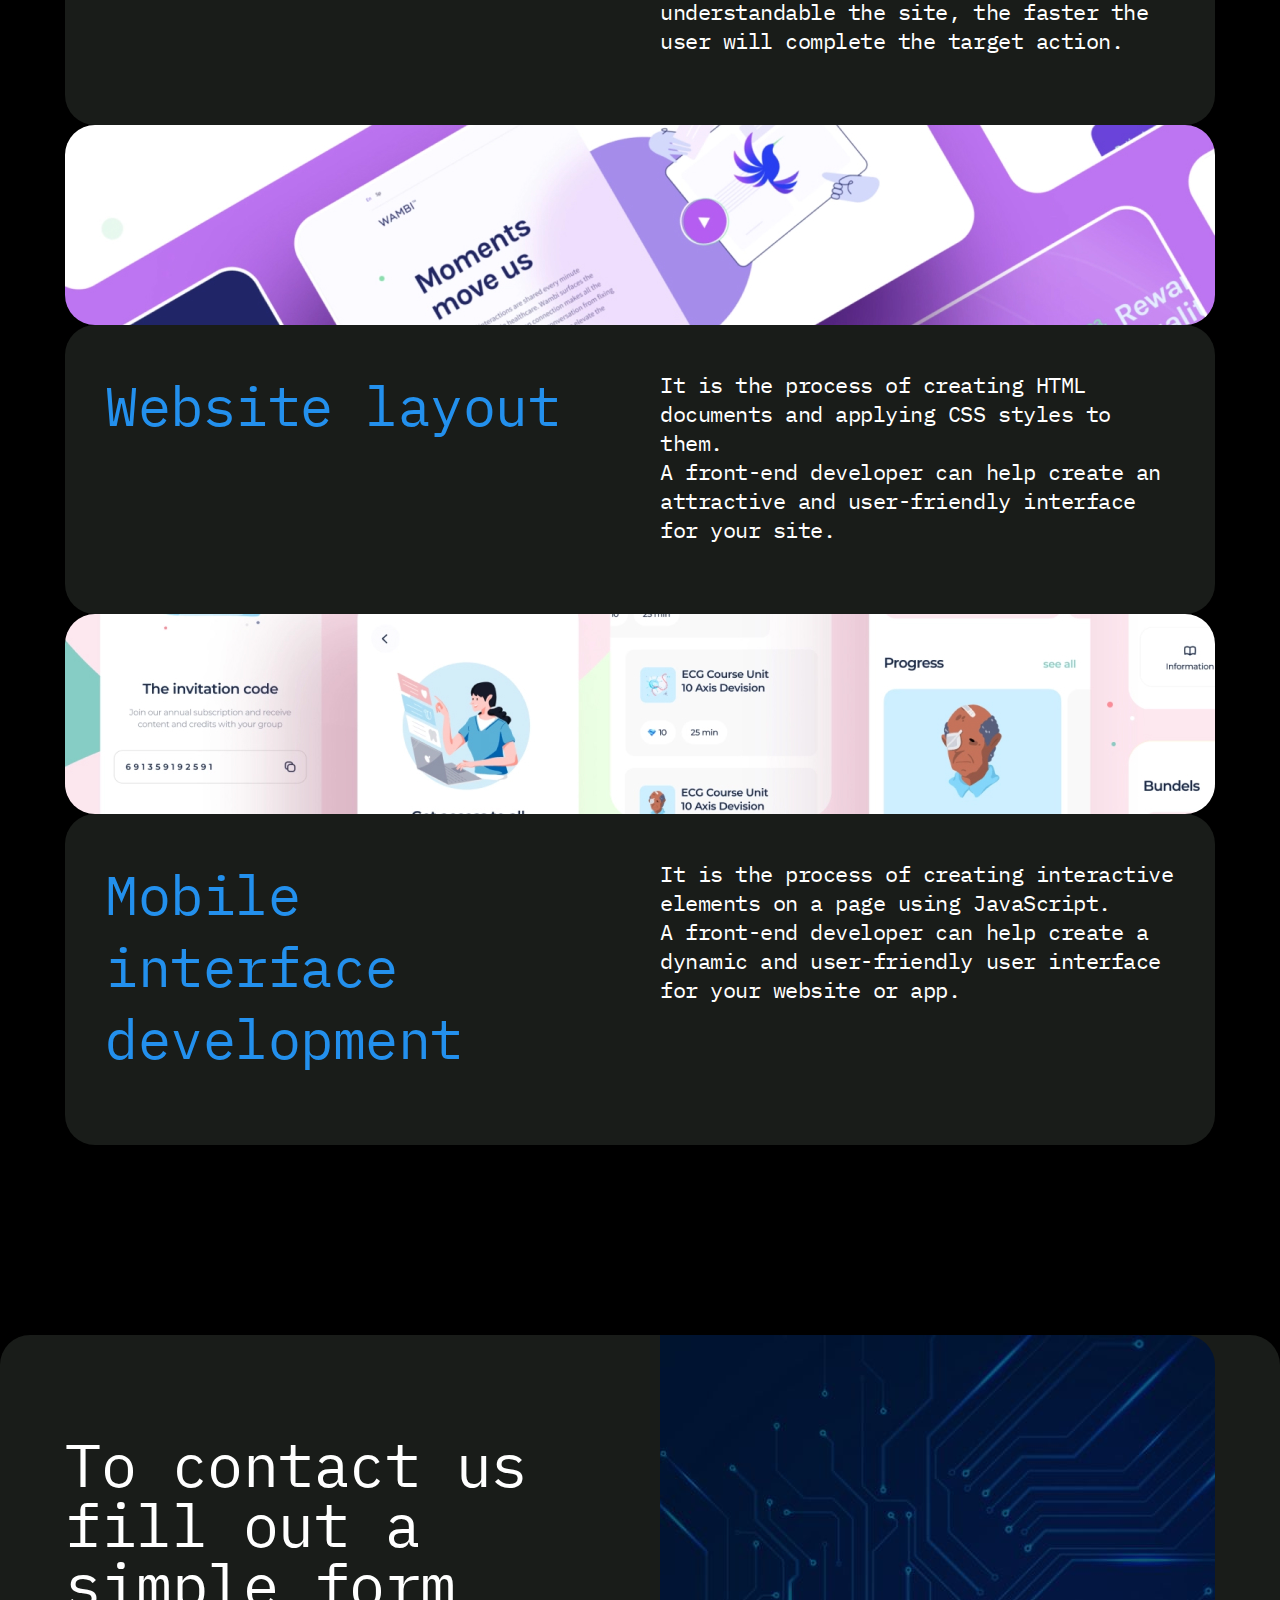
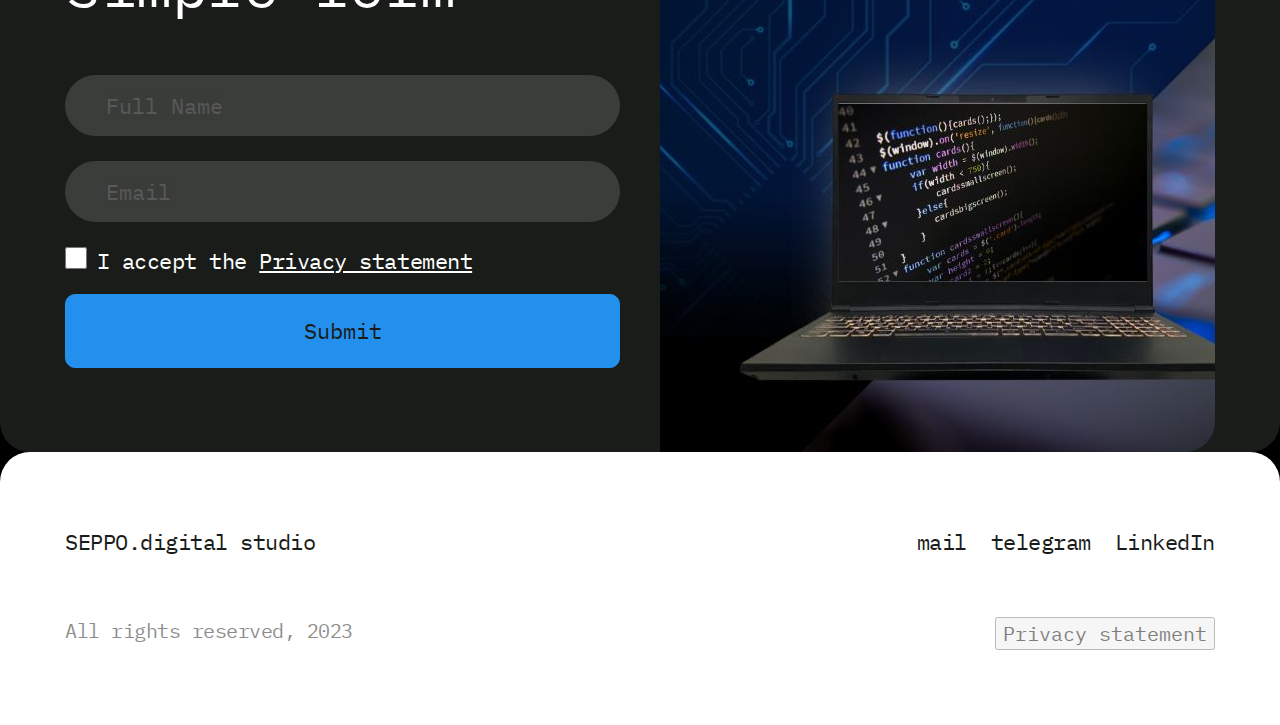
==== commit b6395ac3: "update linkes and logo" ====
--- a/index.html
+++ b/index.html
@@ -61,12 +61,6 @@
                     <!-- <button class="js-btn-burger-close btn-burger-close">
                         <img src="resources/Vector-x.png" alt="Close">
                     </button> -->
-                    <div class="menu-burger-logo">
-                        <img src="resources/btn-blue-black.png" alt="SEPPO-LOGO">
-                    </div>
-                    <div class="menu-burger-logo">
-                        <img src="/resources/btn-blue-black.svg" alt="SEPPO-LOGO">
-                    </div>
                     <div class="menu-burger-logo">
                         <img src="resources/btn-blue-tnsp.svg" alt="SEPPO-LOGO">
                     </div>
@@ -127,7 +121,7 @@
             <div class="project nothing">
                 <div class="project-link-frame">
                     <a class="project-link-btn"
-                    href="" 
+                    href="https://sergeymoryakov.github.io/under-construction/" 
                     target="_blank">product presentation</a>
                 </div>
                 <div class="project-text">
@@ -138,7 +132,7 @@
             <div class="project toptrip">
                 <div class="project-link-frame">
                     <a class="project-link-btn"
-                    href="" 
+                    href="https://sergeymoryakov.github.io/under-construction/" 
                     target="_blank">travel booking</a>
                 </div>
                 <div class="project-text">
@@ -147,7 +141,8 @@
                 </div>
             </div>
             
-            <a class="all-projects-btn">
+            <a class="all-projects-btn" target="_blank"
+                href="https://sergeymoryakov.github.io/under-construction/">
                 See all projects
             </a>
         </div>
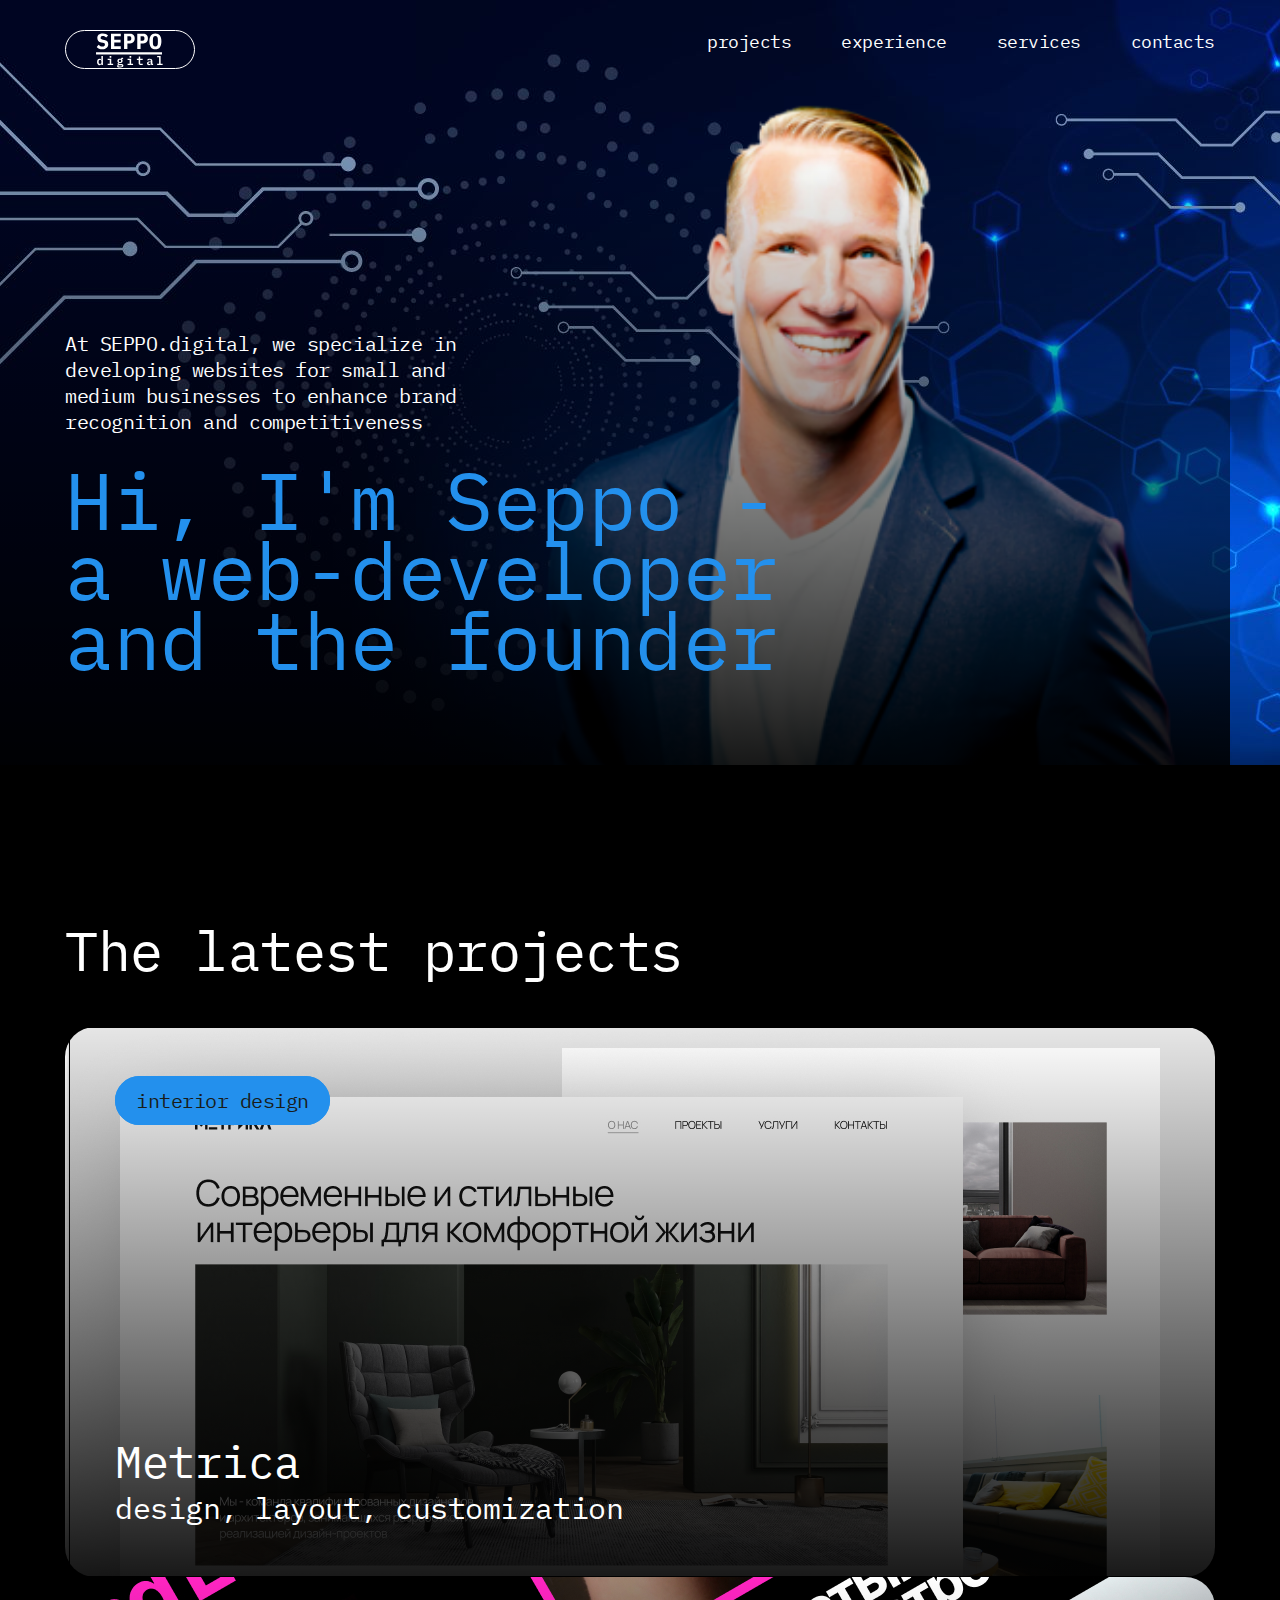
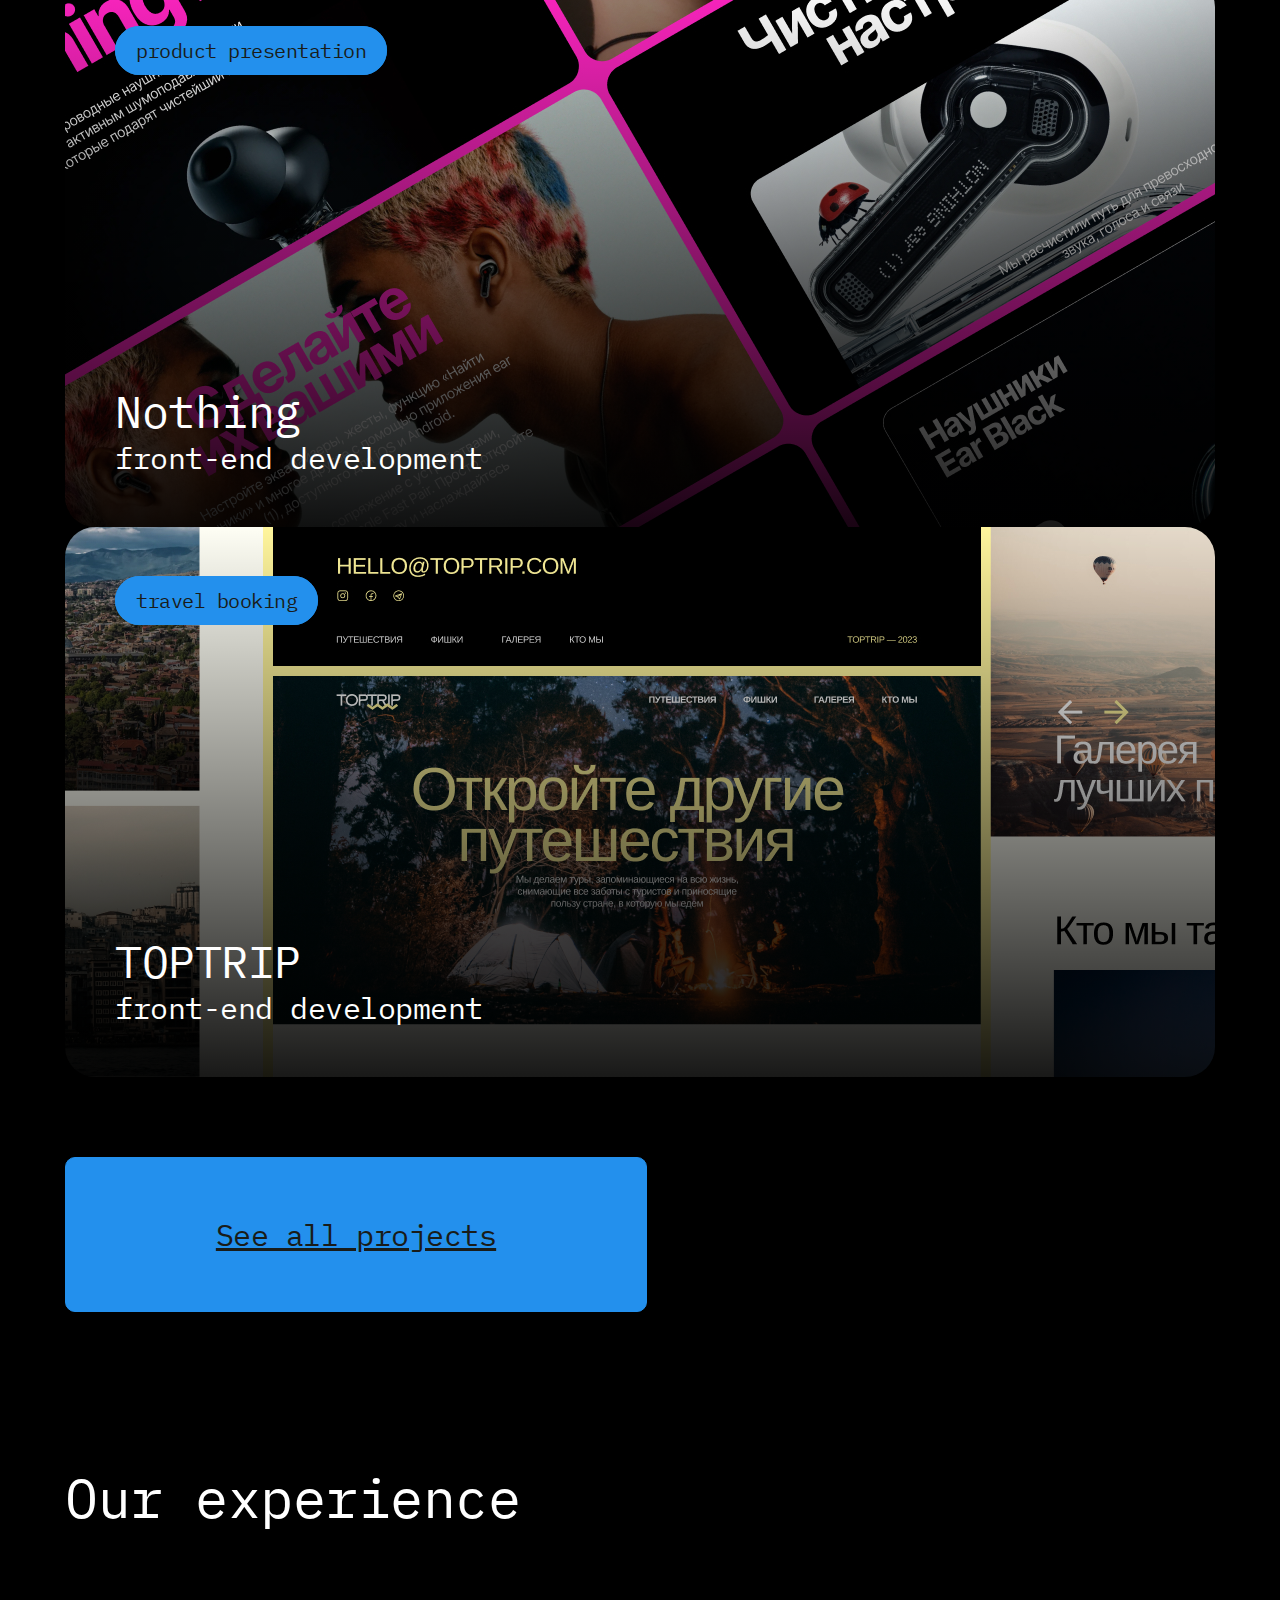
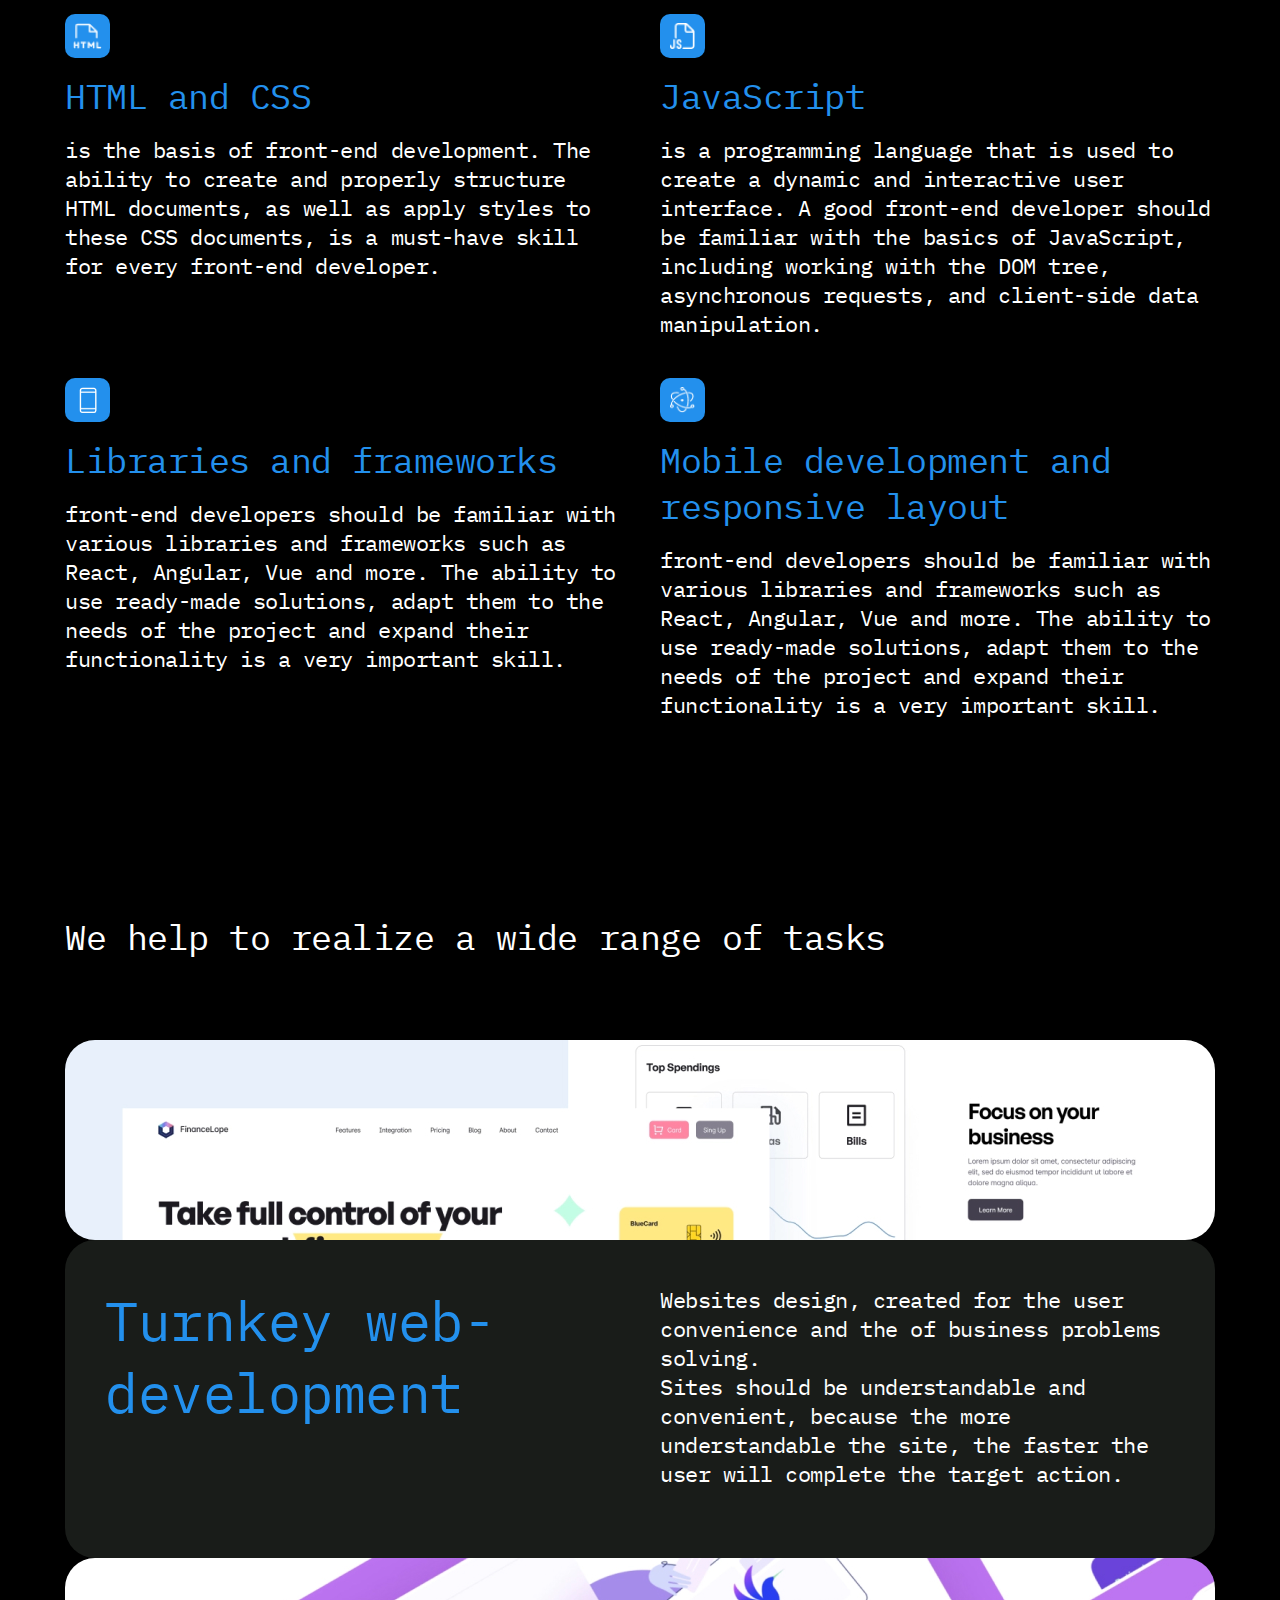
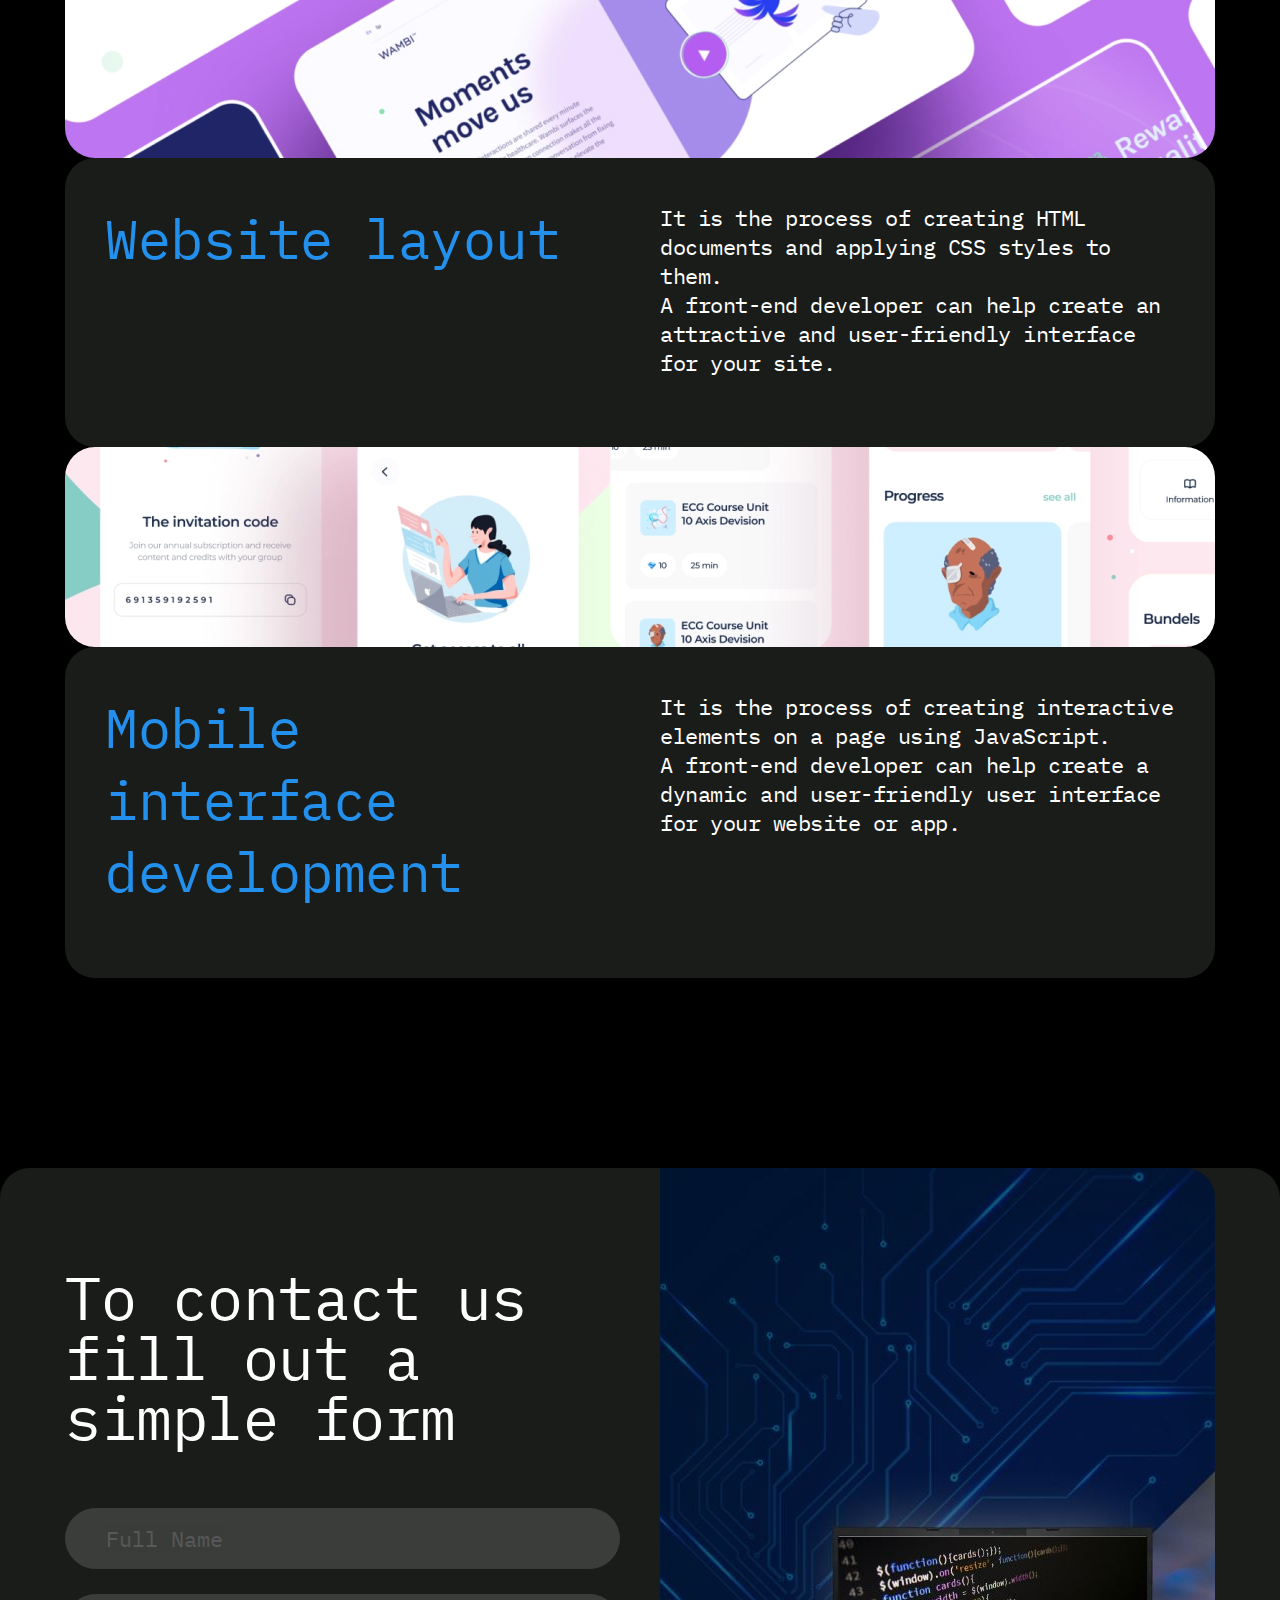
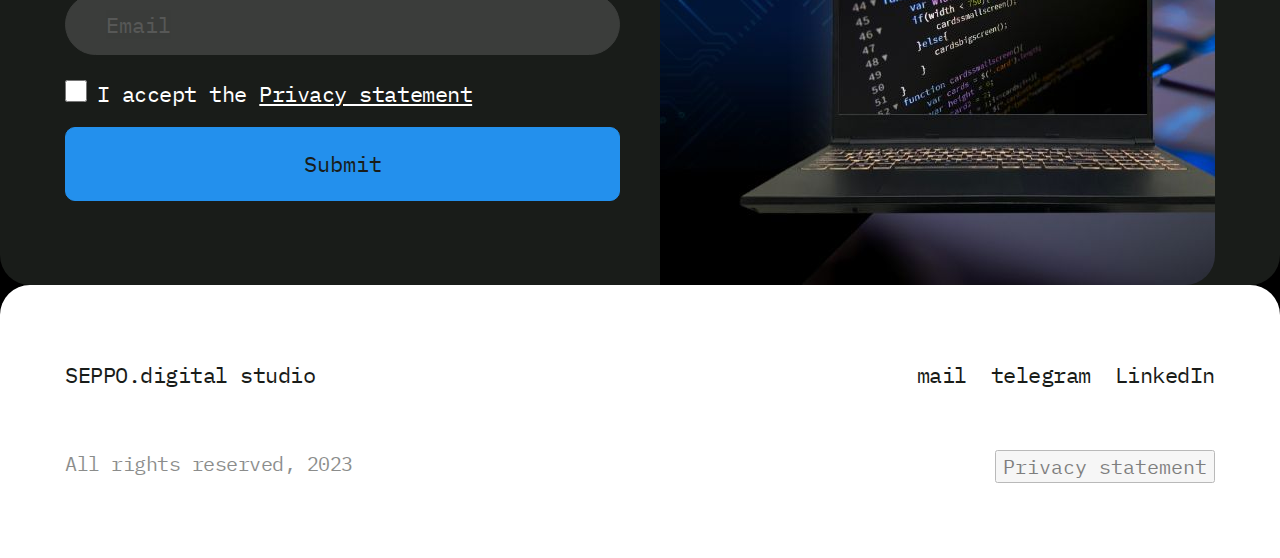
==== commit 381e8c53: "finetuning hero section" ====
--- a/index.html
+++ b/index.html
@@ -38,9 +38,7 @@
                             </li>
                         </ul>
                     </nav>
-                    <!-- button for drop-down (burger) menu - Tablet and Mobile Only! -->
                     <button class="js-btn-menu-burger btn-menu-burger">
-                        <!-- <img src="/resources/vector-menu-white.svg" alt="Drop-down menu"> -->
                     </button> 
                 </div>
                 <div class="hero-image"></div>
--- a/styles/styles.css
+++ b/styles/styles.css
@@ -56,7 +56,6 @@
     /* border: 1px solid yellow; */
 }
 
-
 /*** TABLET Screen only ***/
 @media (max-width: 1182px) {
     
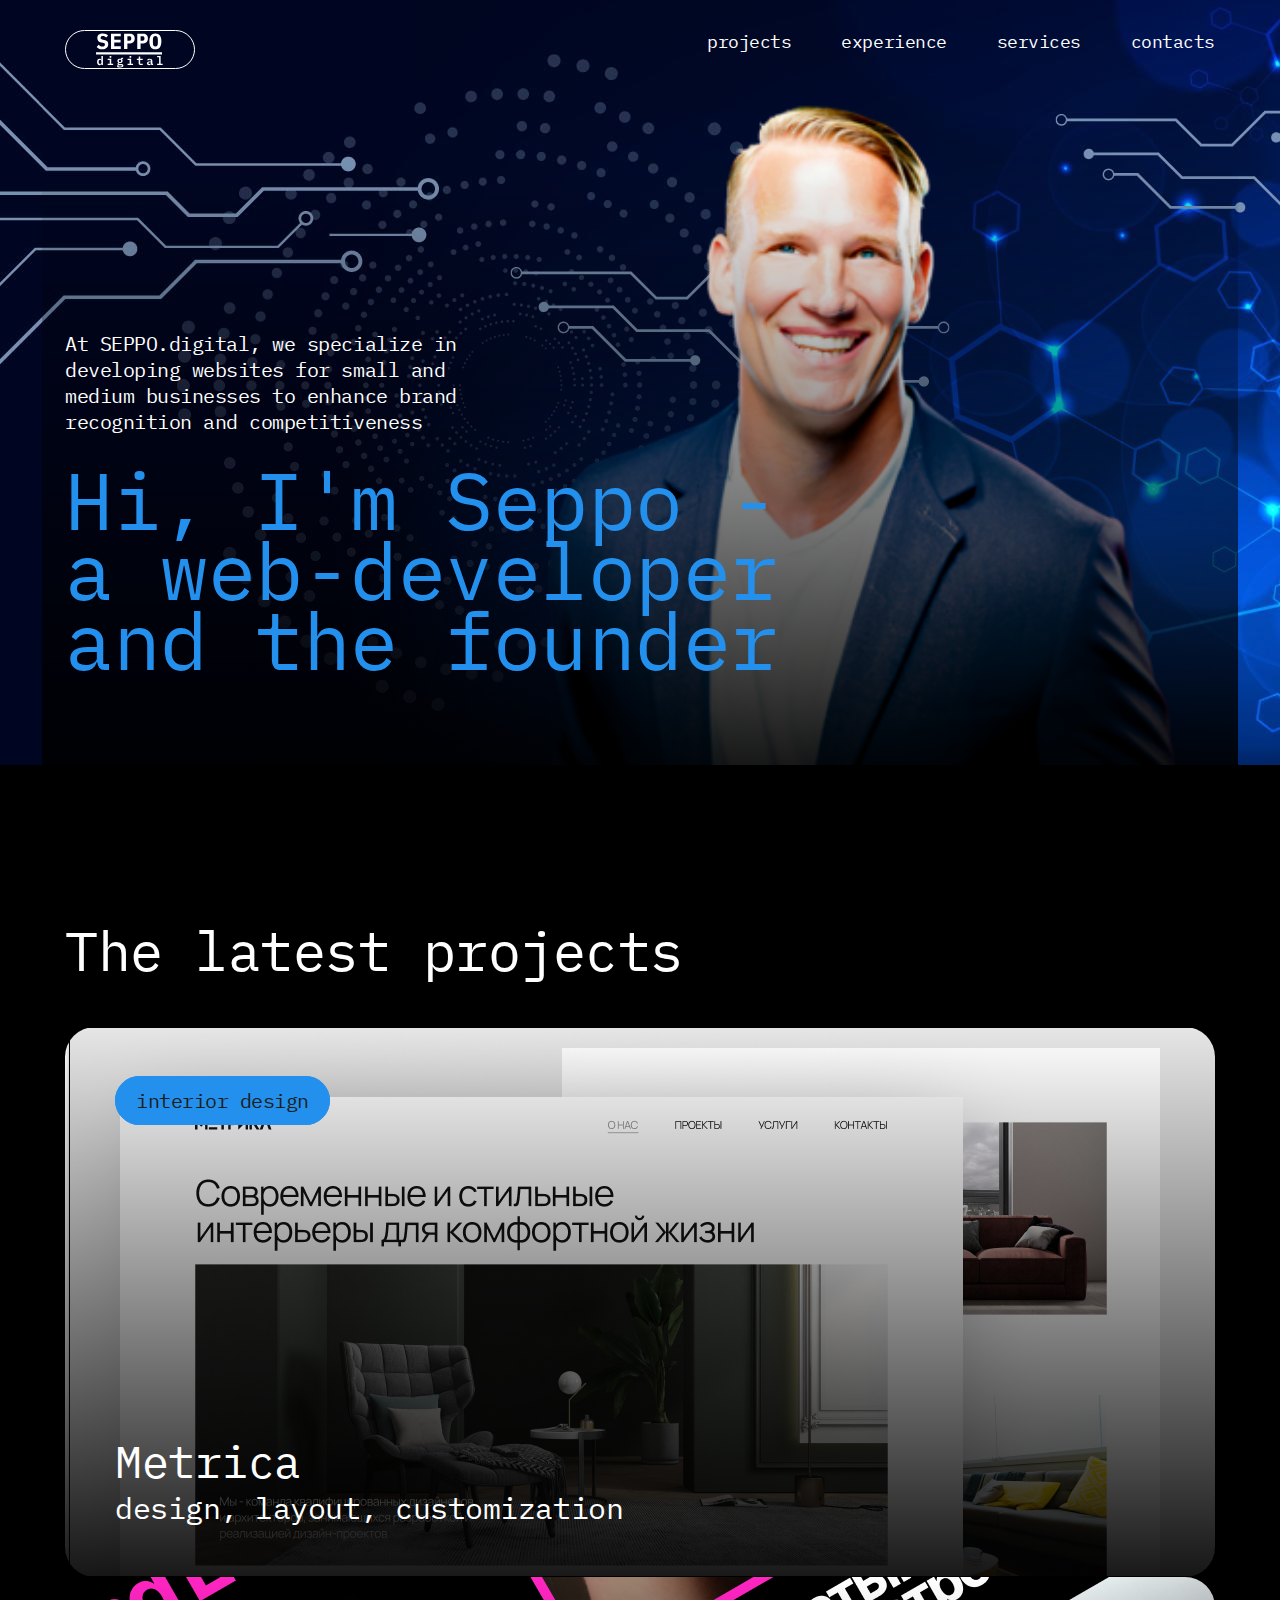
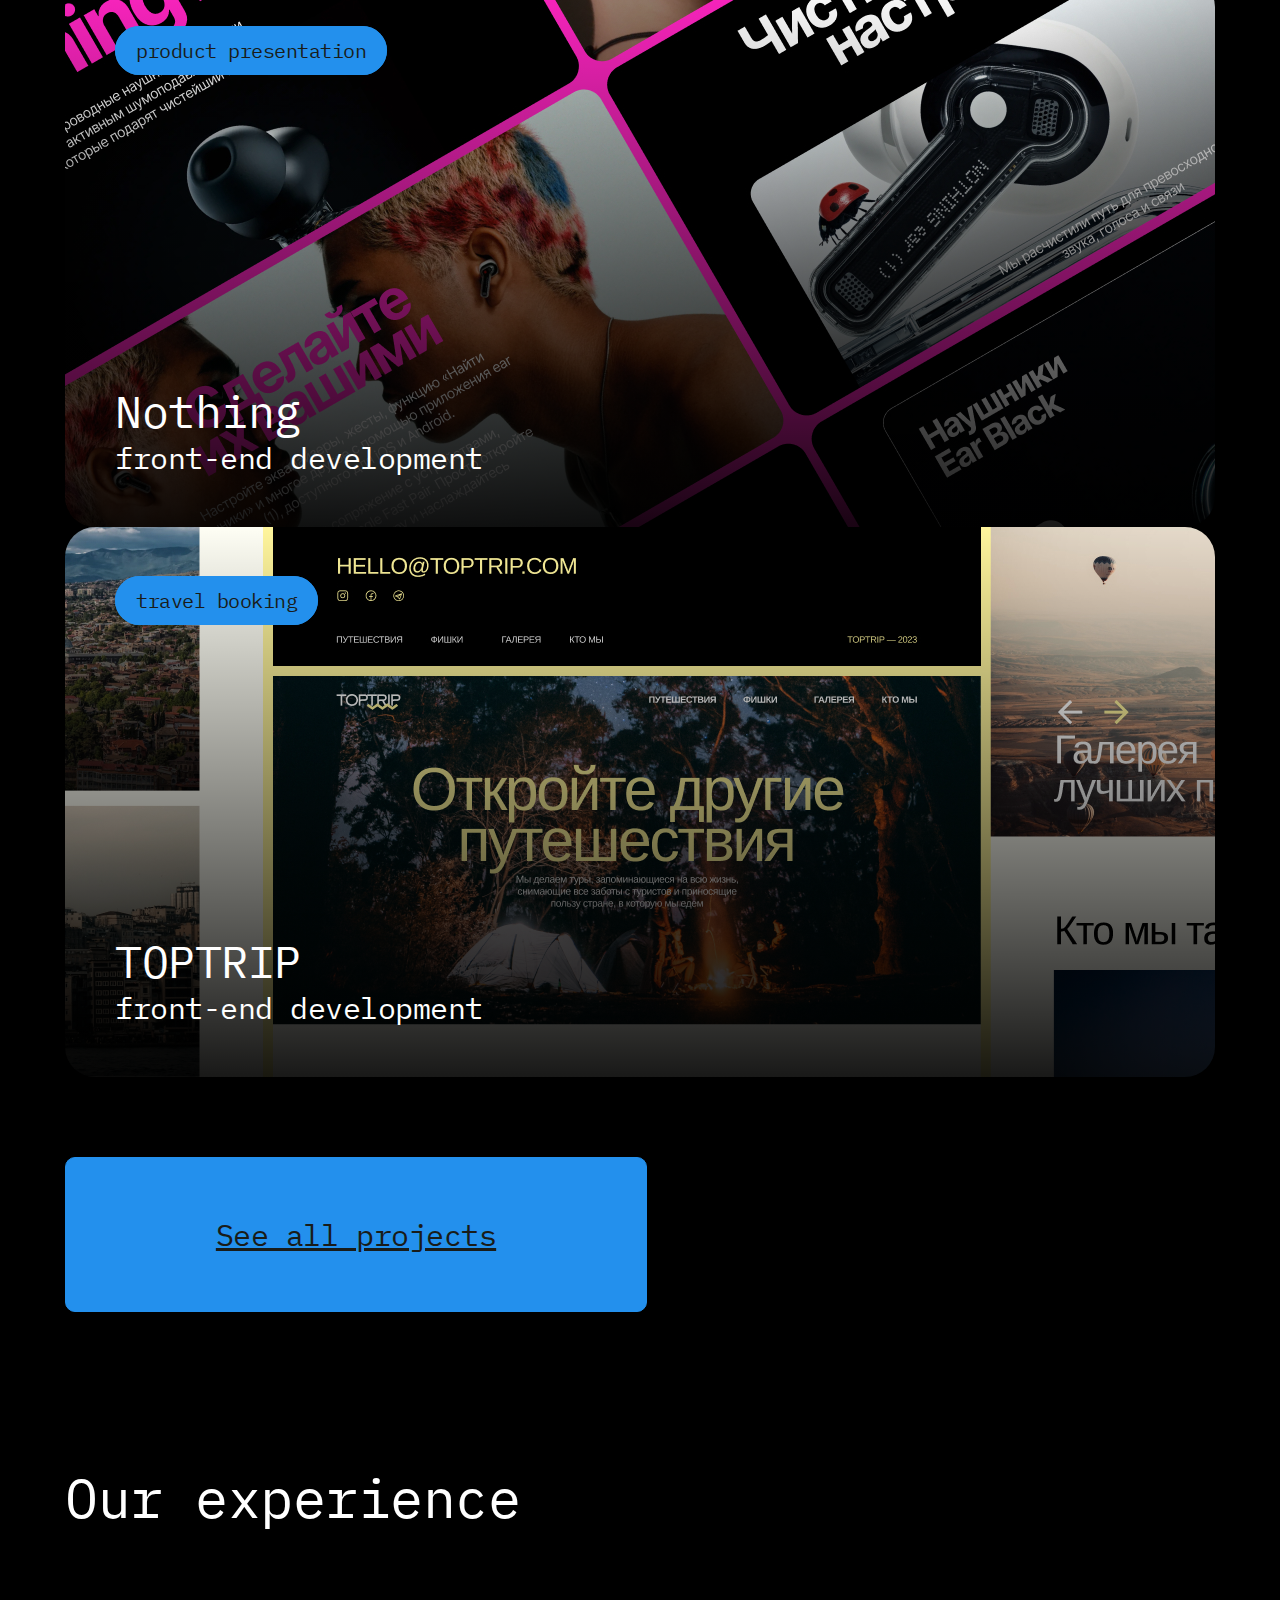
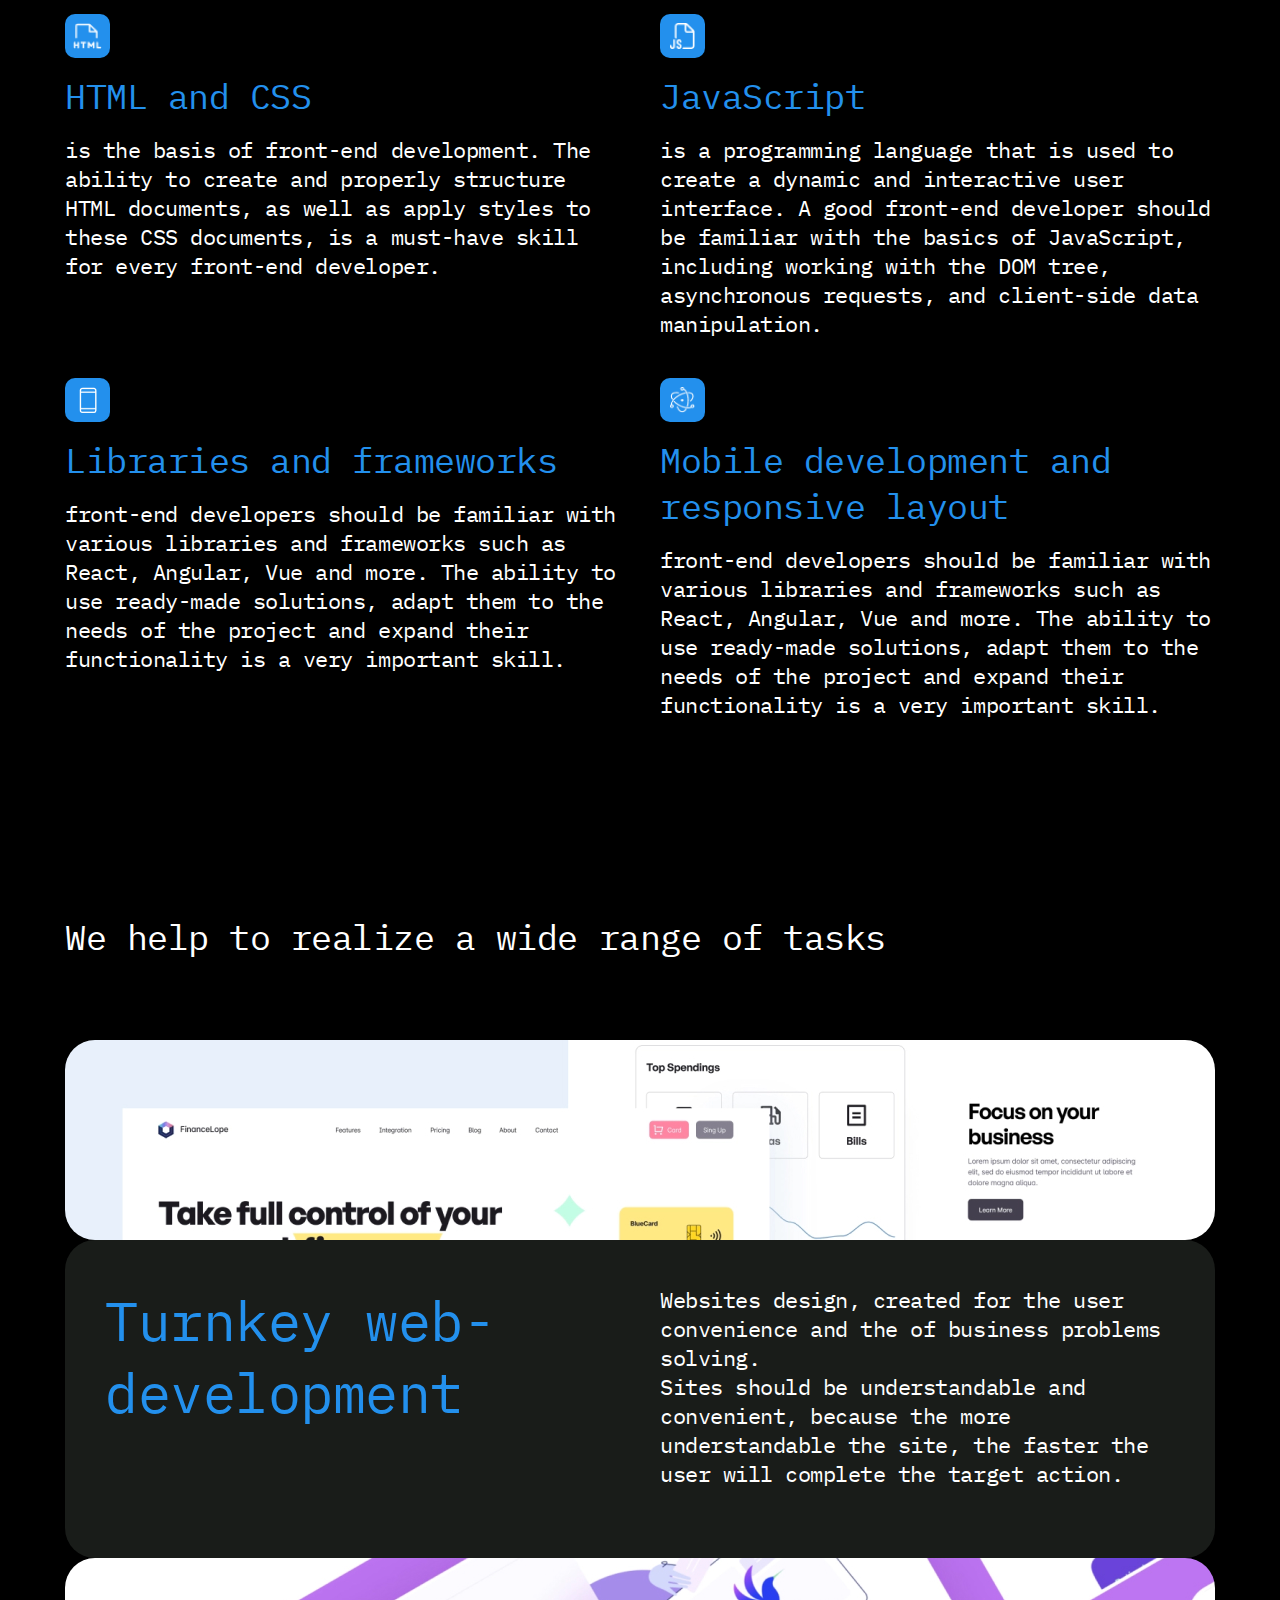
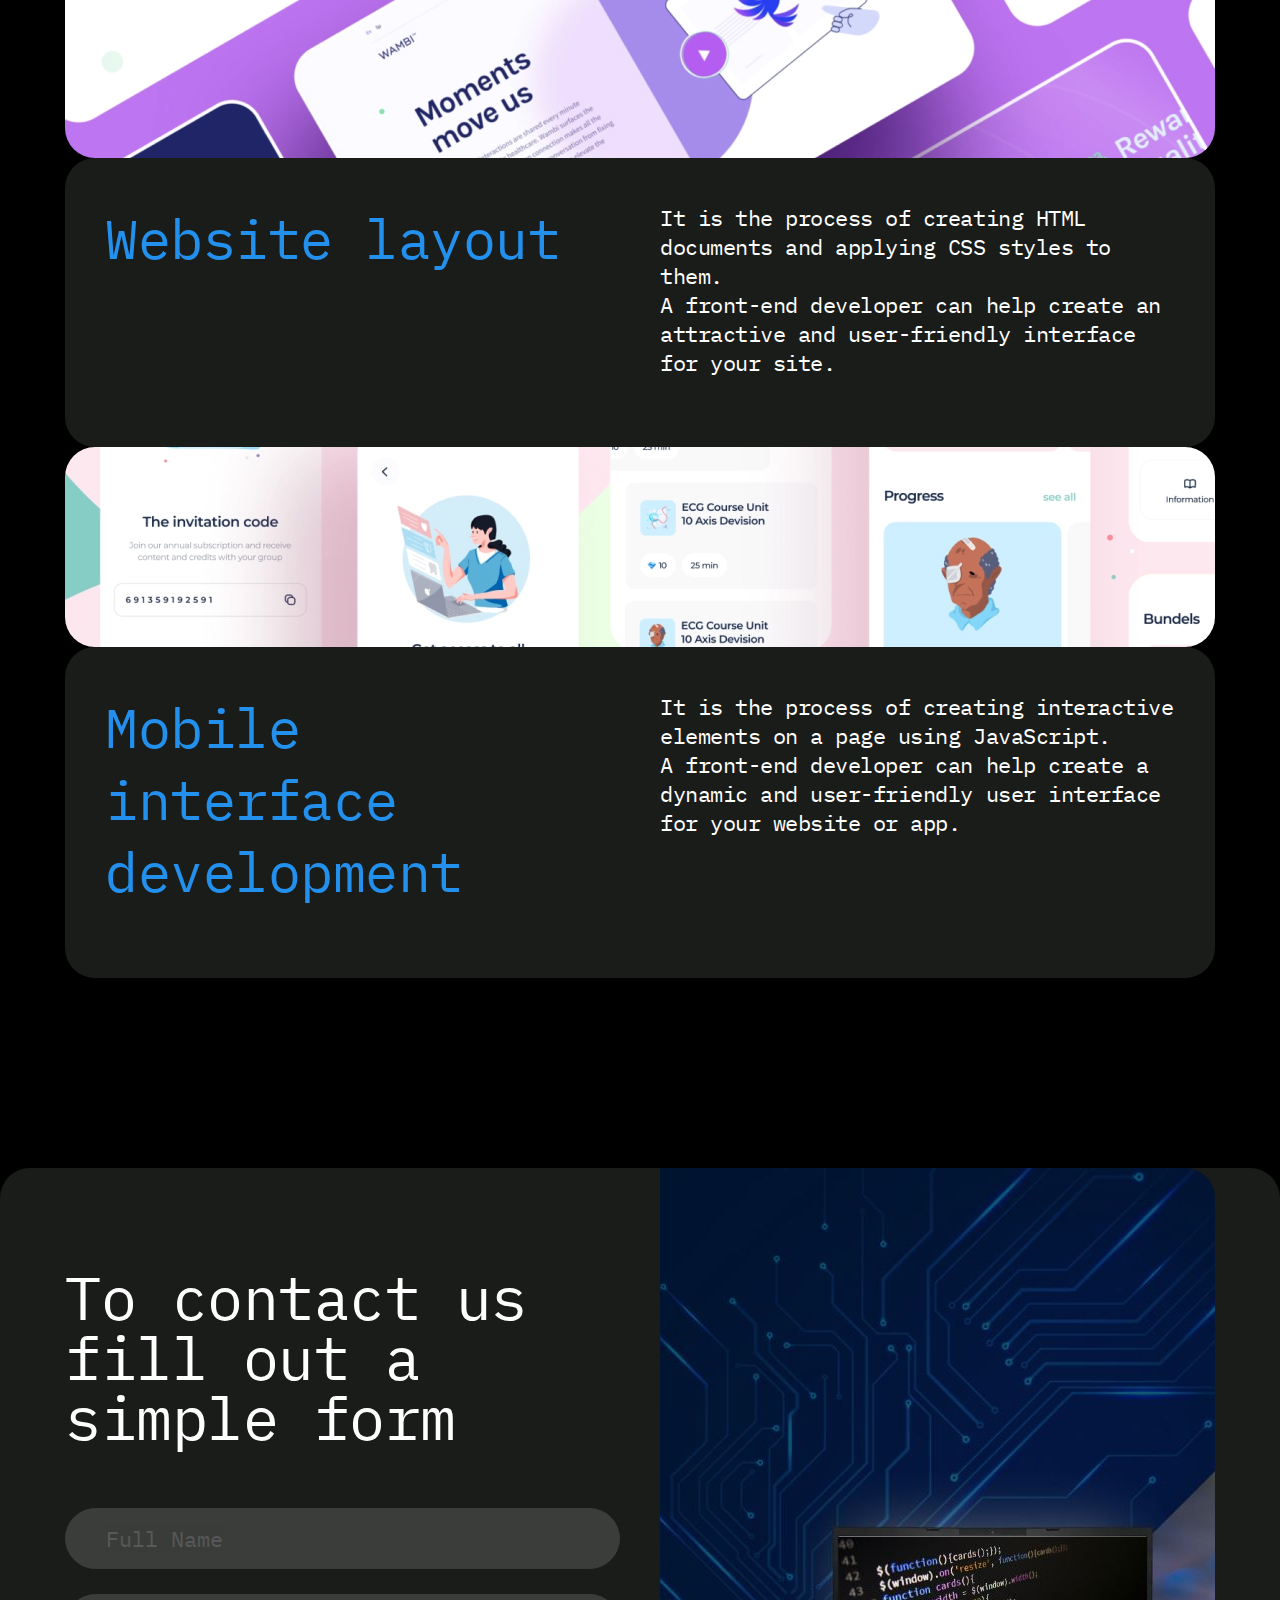
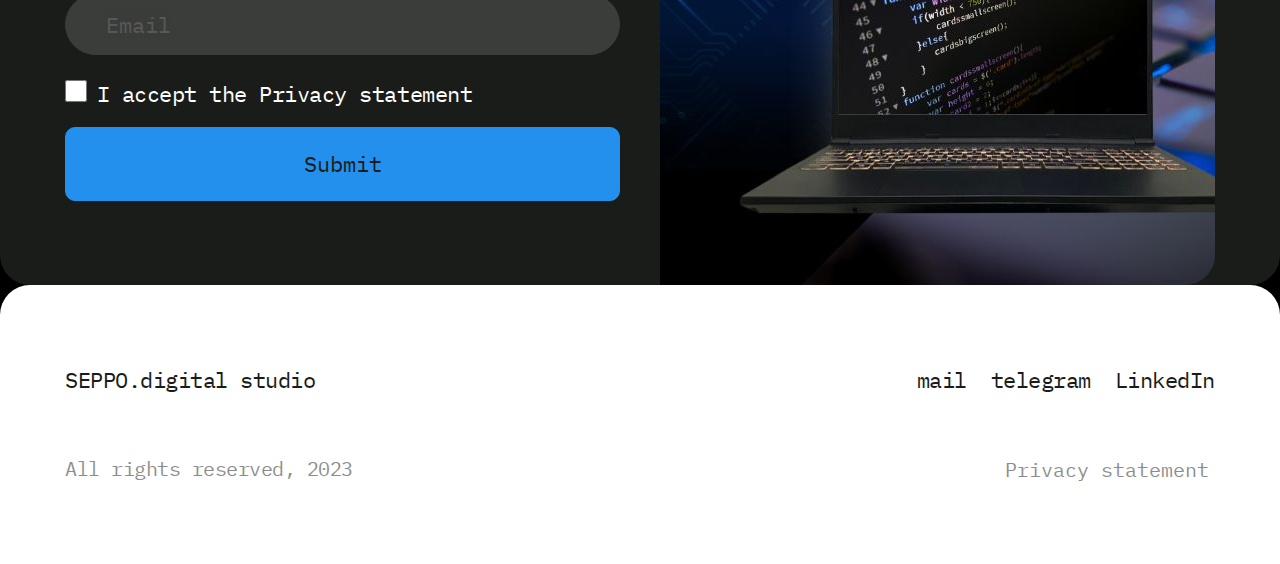
==== commit 35a4063b: "Fining footer and terms section" ====
--- a/index.html
+++ b/index.html
@@ -251,7 +251,7 @@
                         <input class="input" type="text" name="name" placeholder="Full Name">
                         <input class="input" type="email" name="email" placeholder="Email">
                         <input class="checkbox" type="checkbox" name="t-n-c">
-                        <label class="checkbox-label" for="checkbox">I accept the <a href="">Privacy statement</a></label><br>
+                        <label class="checkbox-label" for="checkbox">I accept the Privacy statement</label><br>
                         <button class="contact-form-btn">Submit</button>
                     </form>
                 </div>
@@ -280,7 +280,6 @@
             </div>
         </div>
     </div>
-
 
     <!-- New CSS Section to cover Popup Order Button  -->
     <div class="js-popup popup-order">
@@ -297,7 +296,6 @@
 
 </section>
 
-
 <script src="terms-popup.js"></script>
 <script src="menu-burger.js"></script>
 </body>
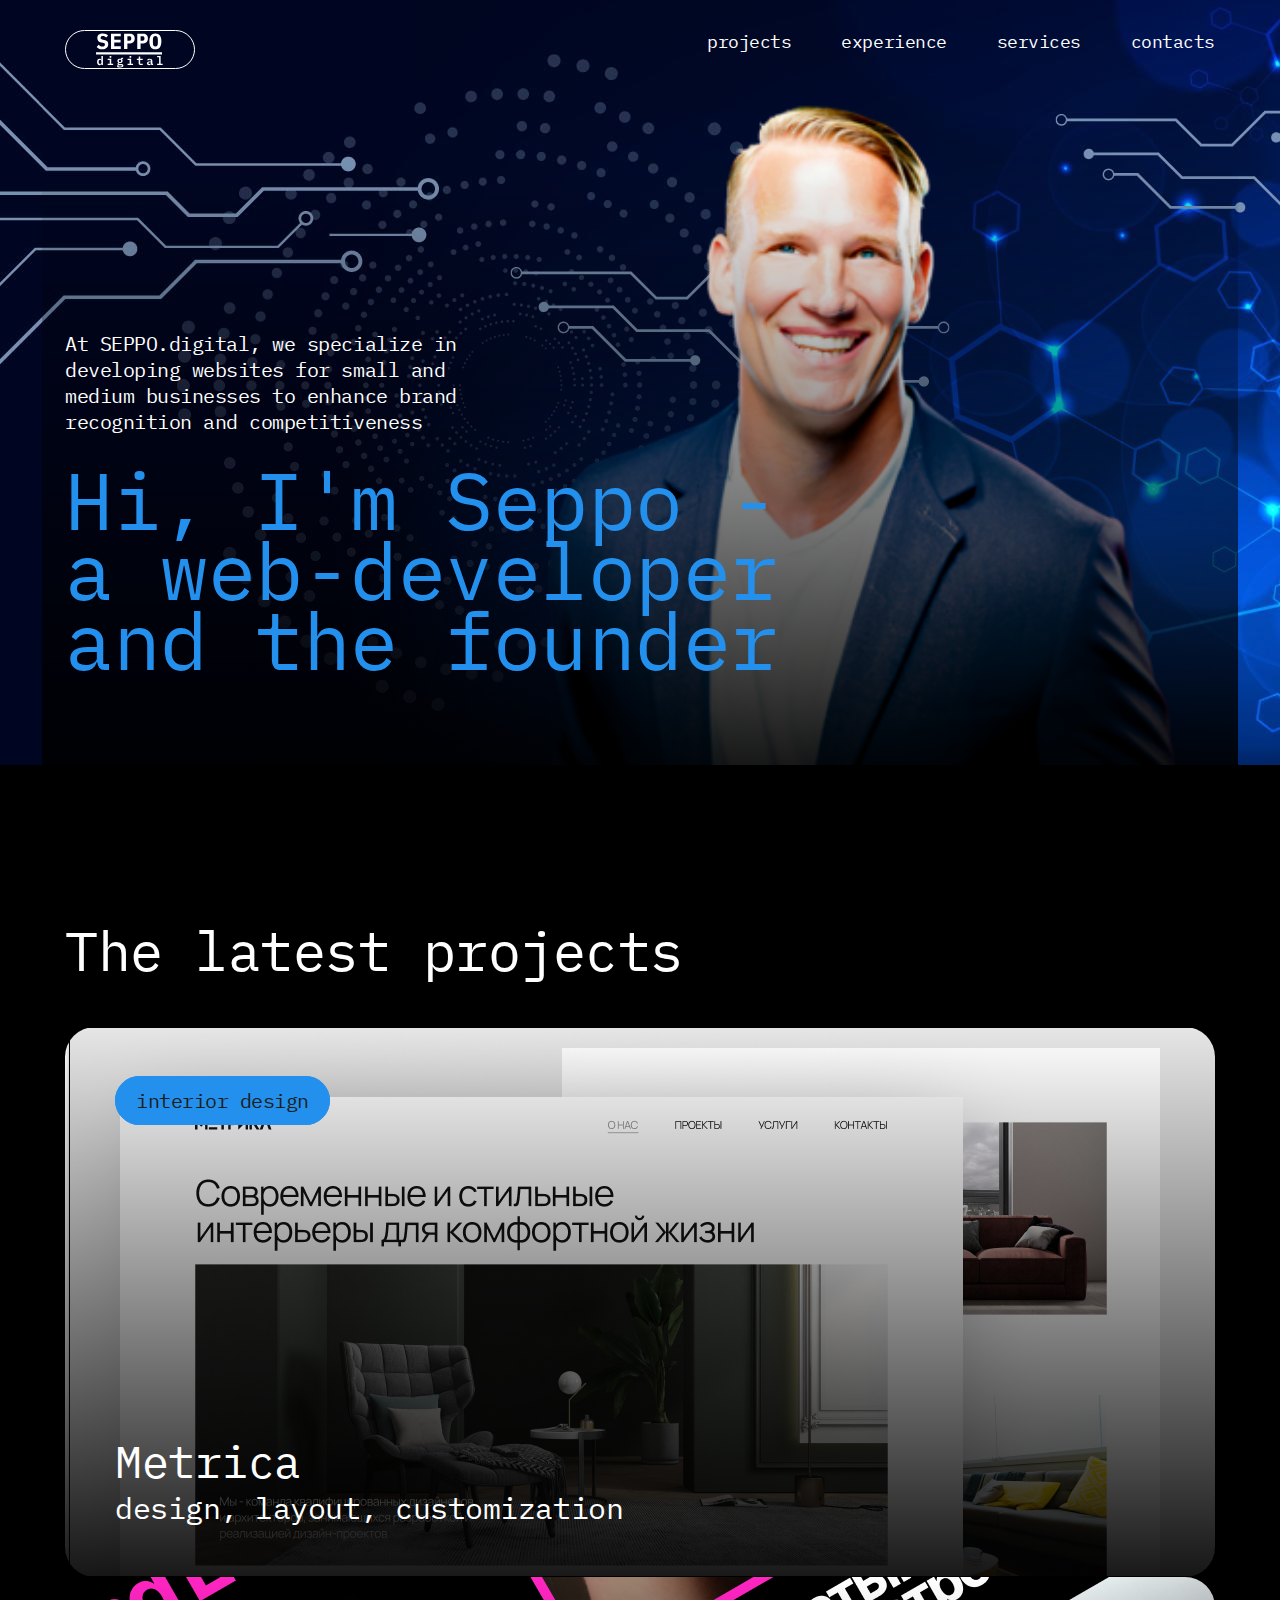
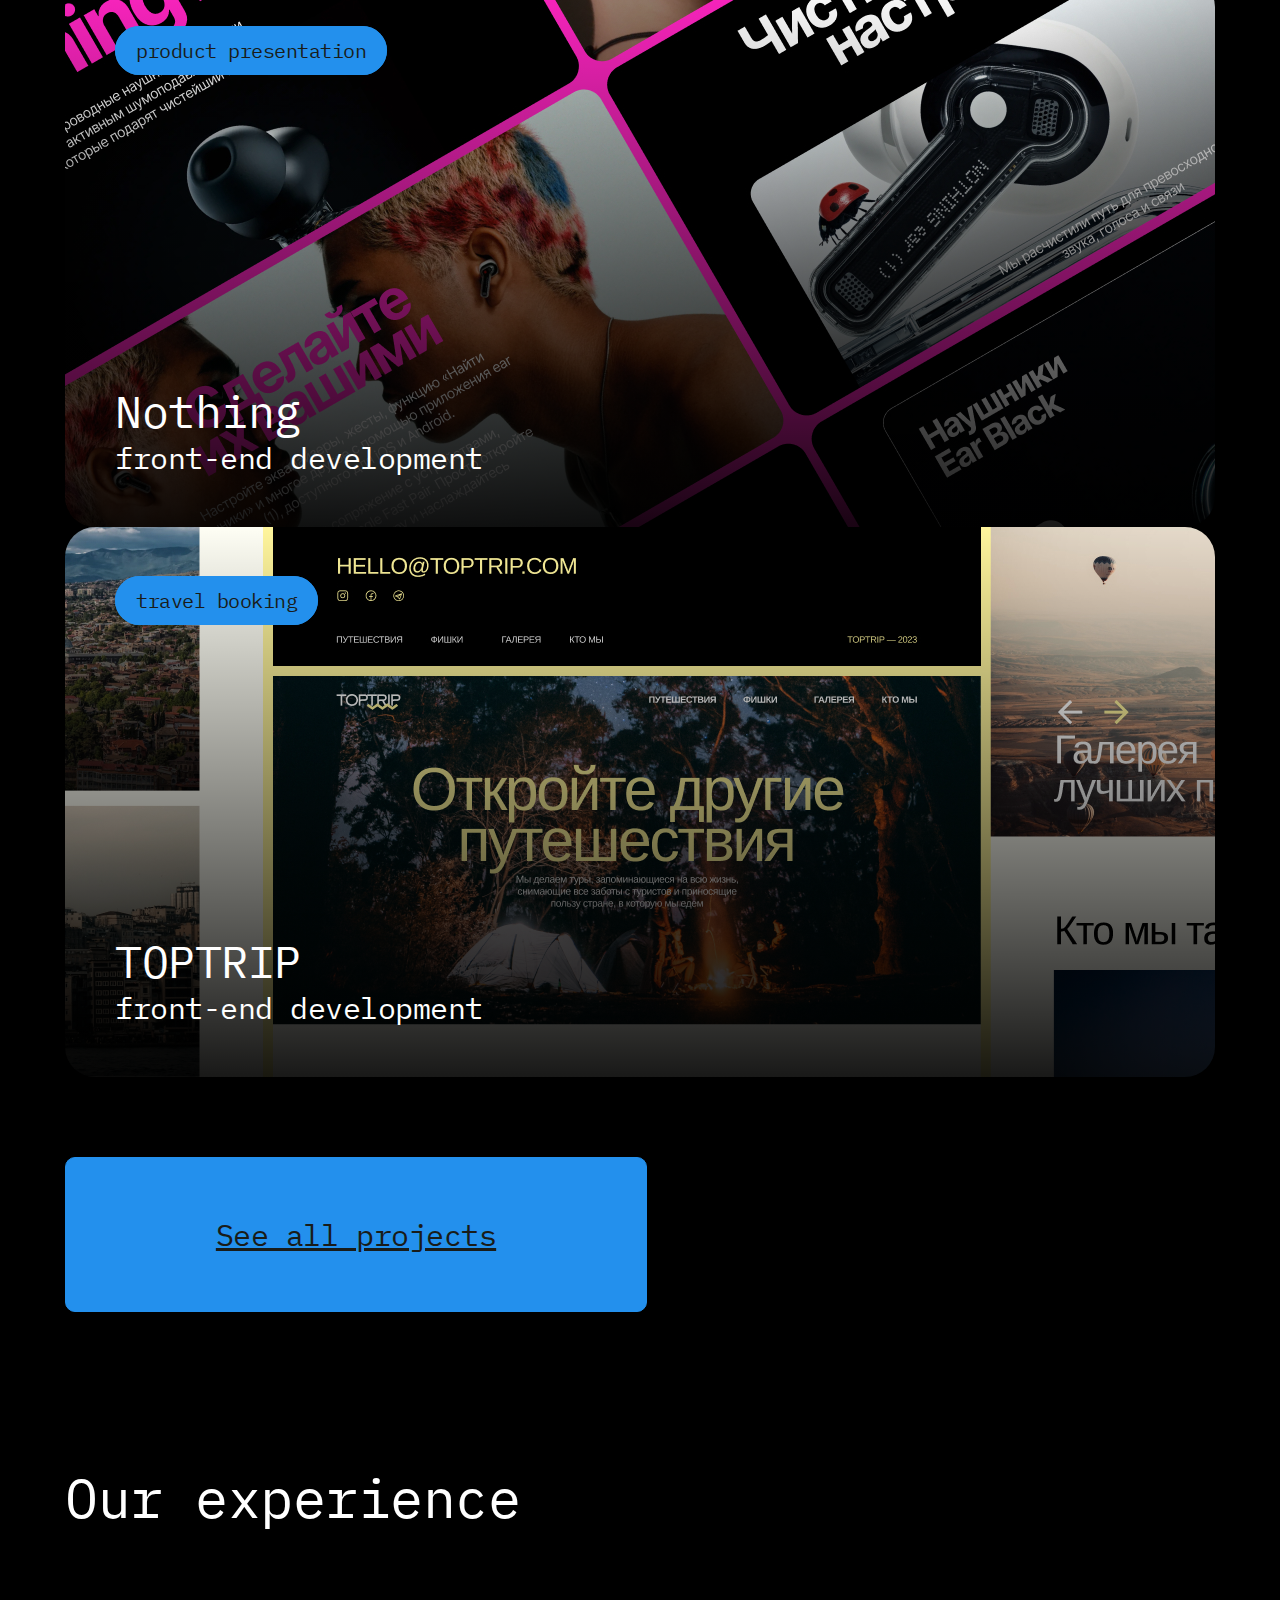
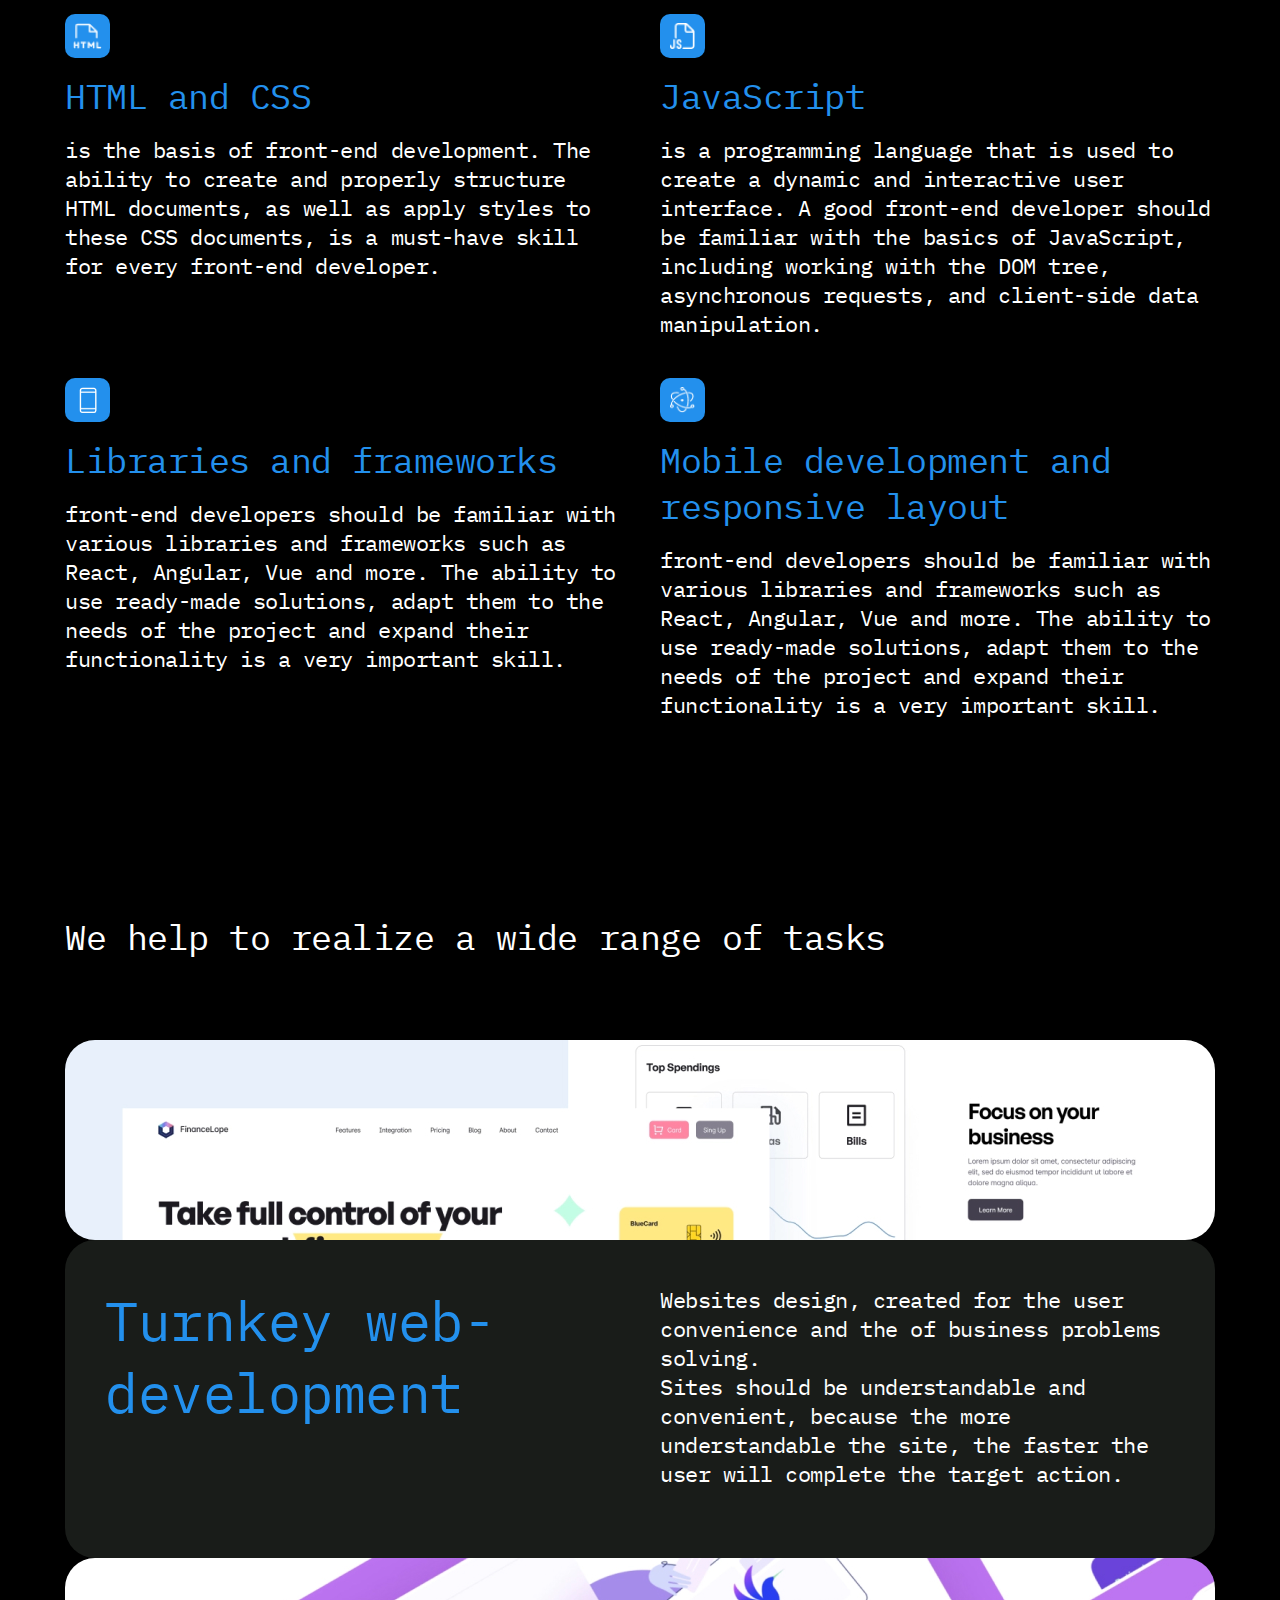
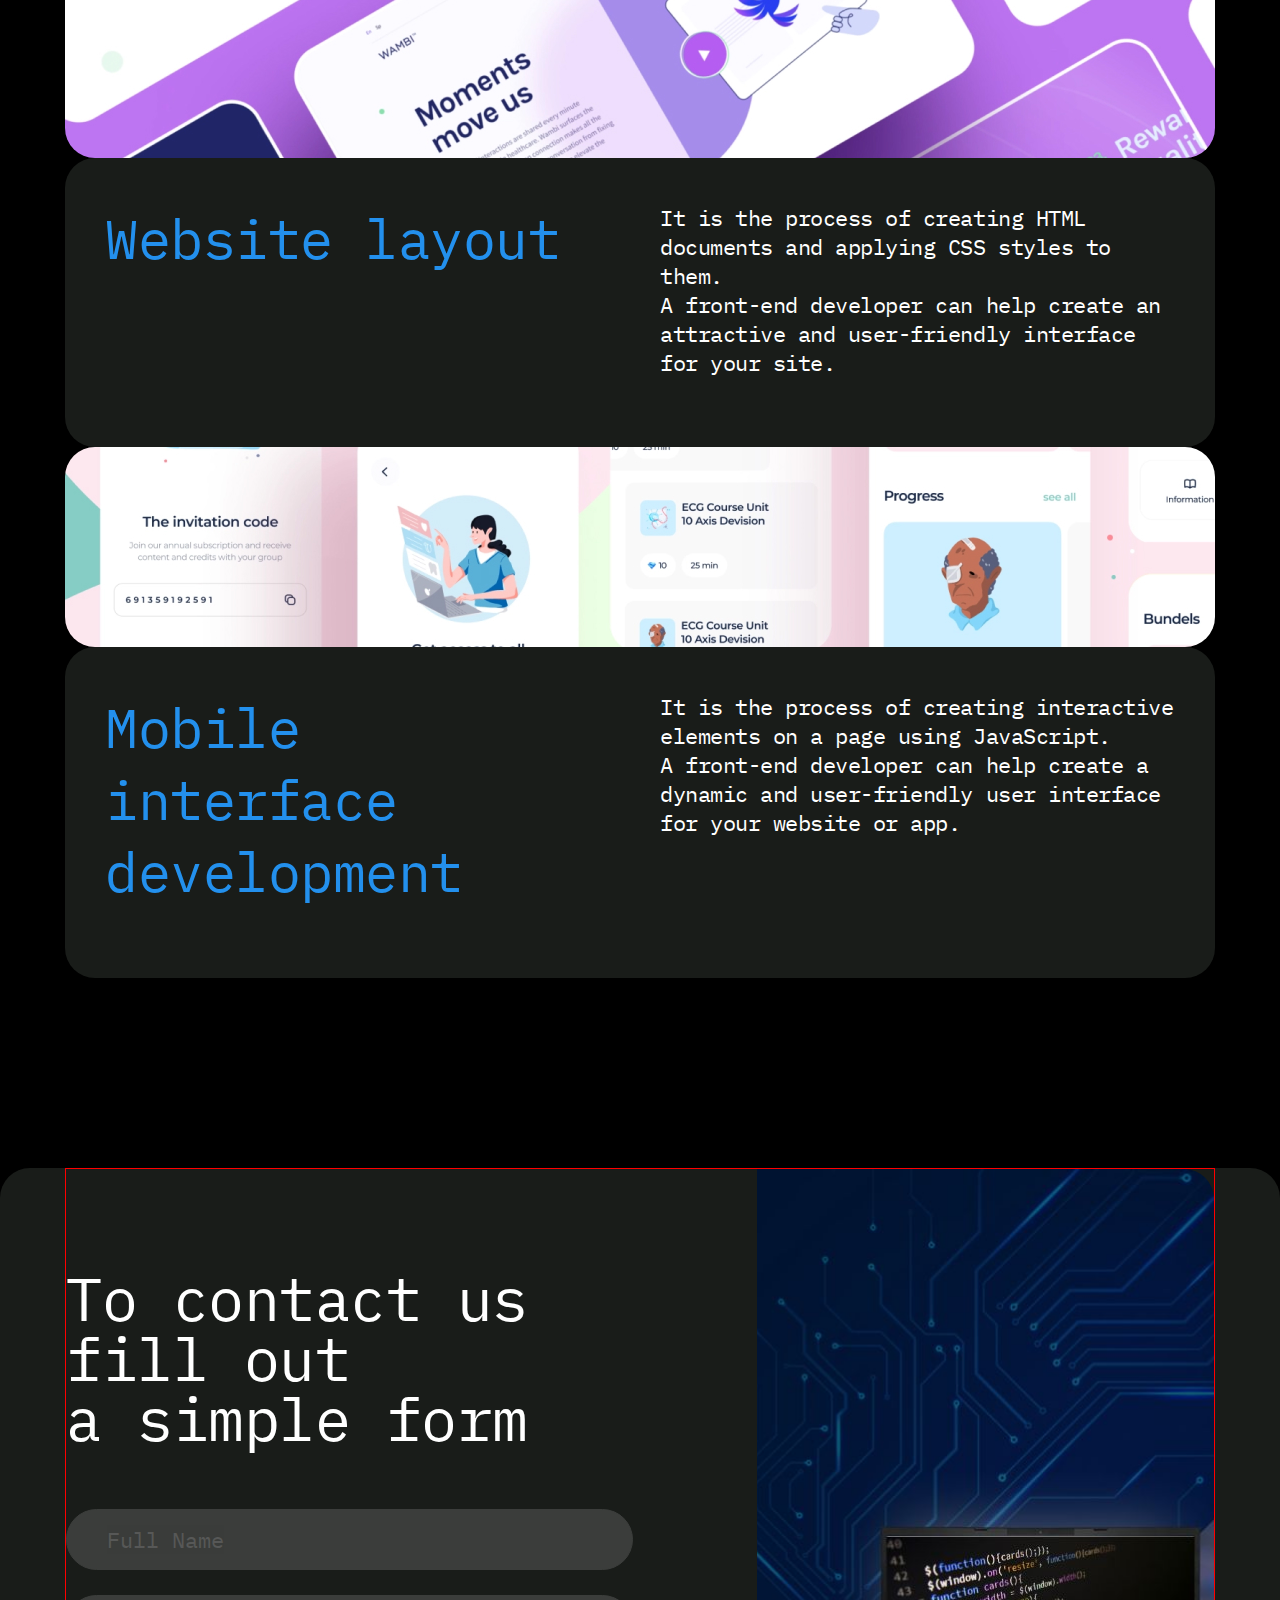
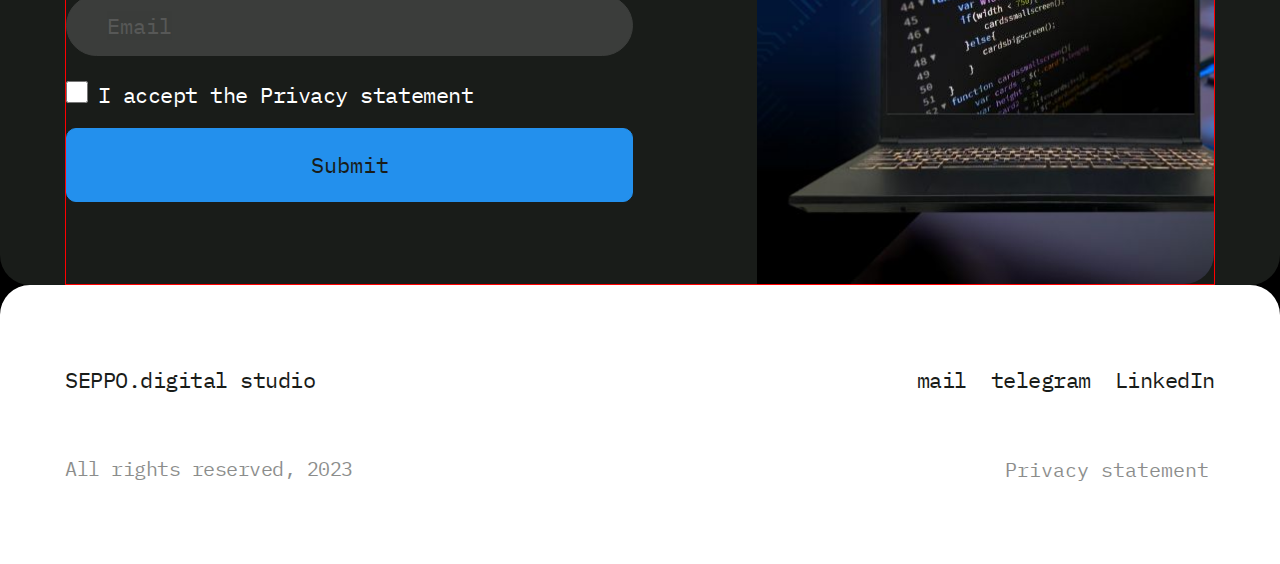
==== commit fc8cff25: "Perfecting Contact-us section" ====
--- a/index.html
+++ b/index.html
@@ -245,8 +245,9 @@
     <section id="contacts" class="contact-us">
         <div class="container">
             <div class="contact-us-inner">
+                <div class="contact-image"></div>
                 <div class="contact-form">
-                    <h2>To contact us fill out a simple form</h2>
+                    <h2>To contact us <br>fill out <br>a simple form</h2>
                     <form class="input-form">
                         <input class="input" type="text" name="name" placeholder="Full Name">
                         <input class="input" type="email" name="email" placeholder="Email">
@@ -255,7 +256,6 @@
                         <button class="contact-form-btn">Submit</button>
                     </form>
                 </div>
-                <div class="contact-image"></div>
             </div>
         </div>
     </section>
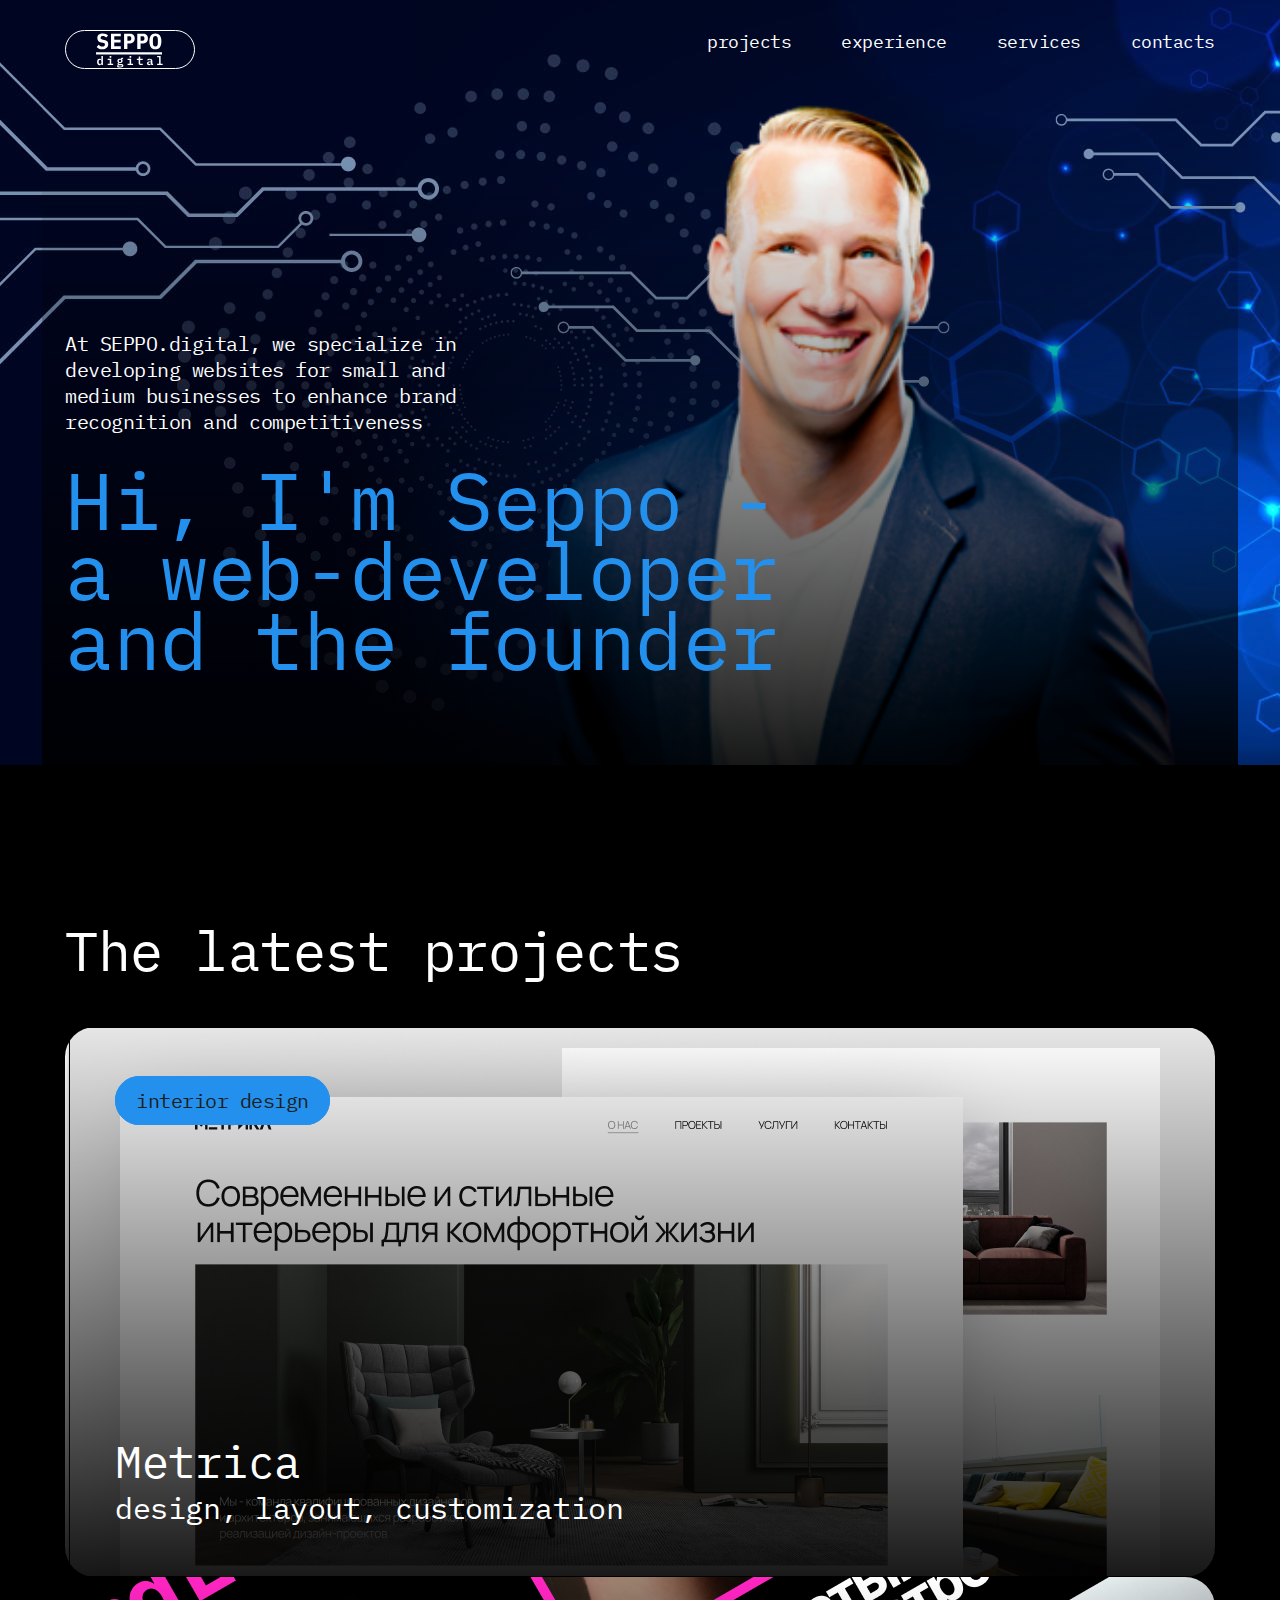
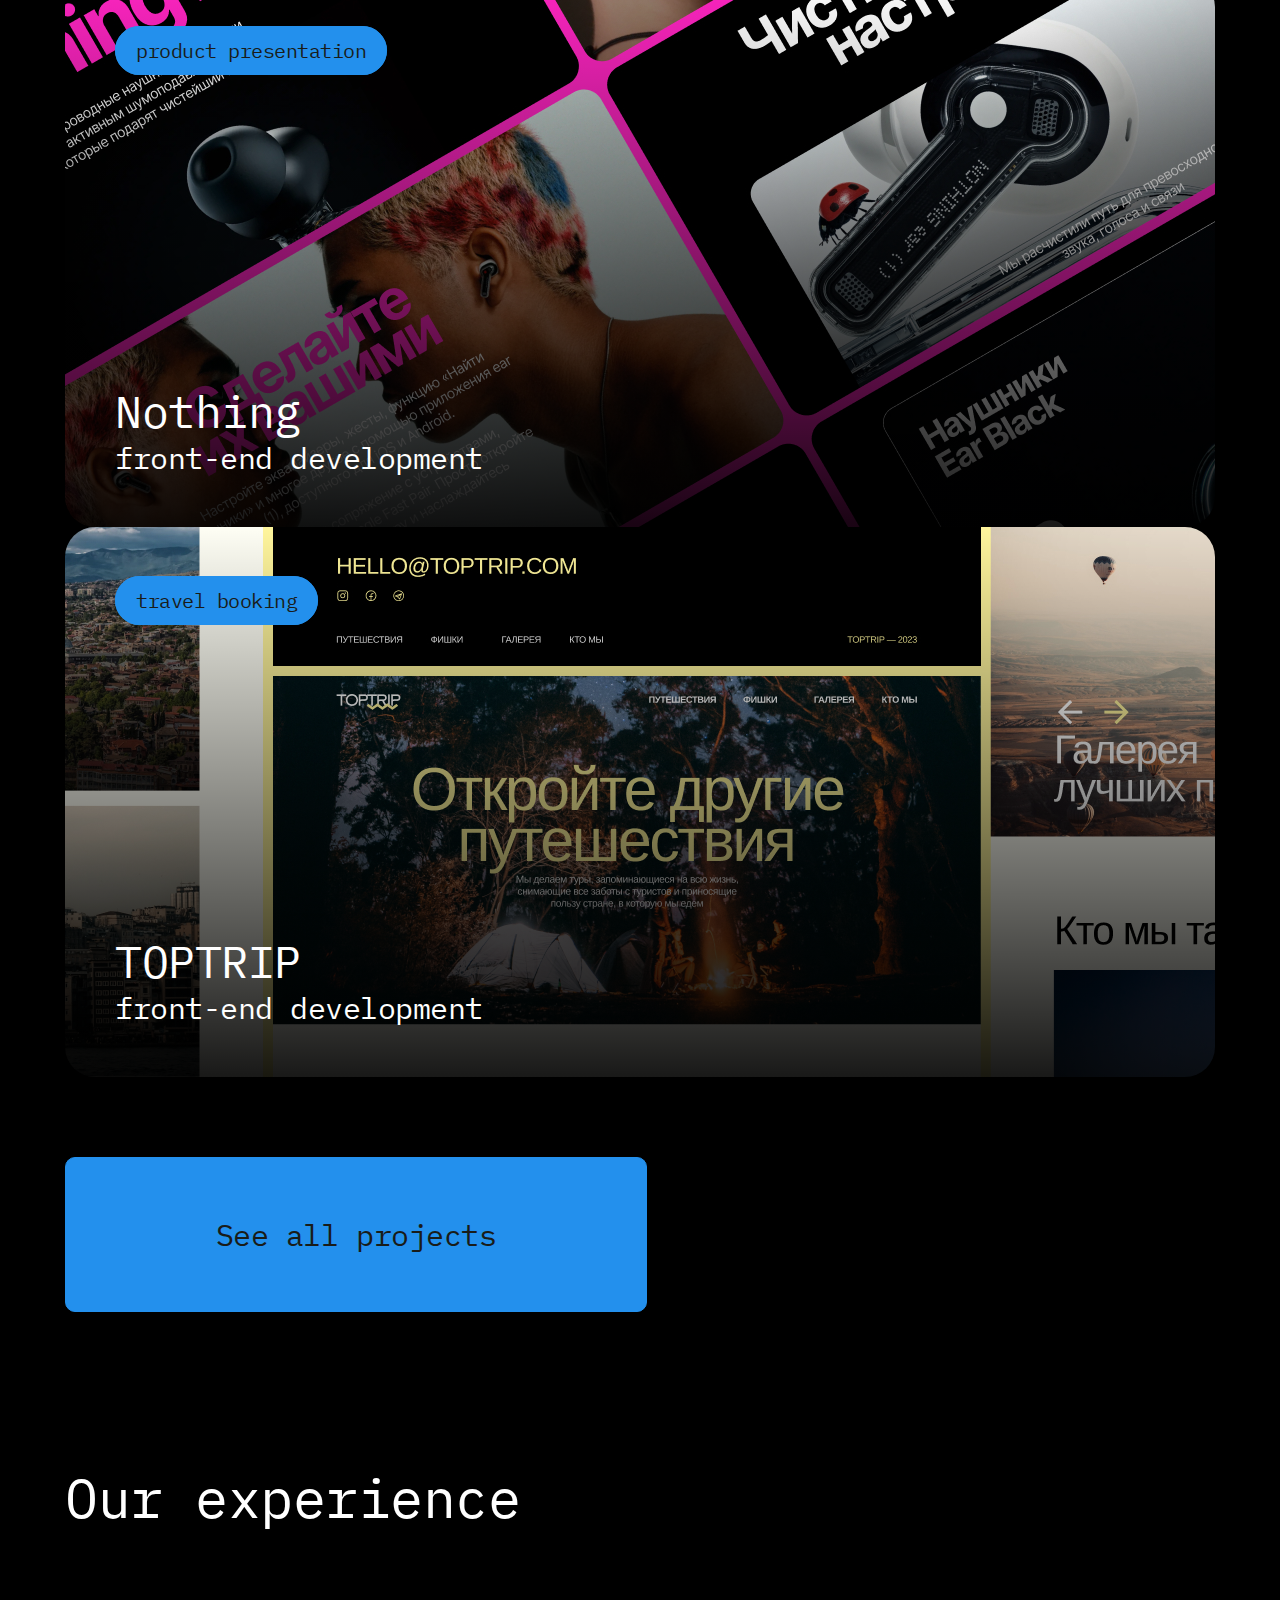
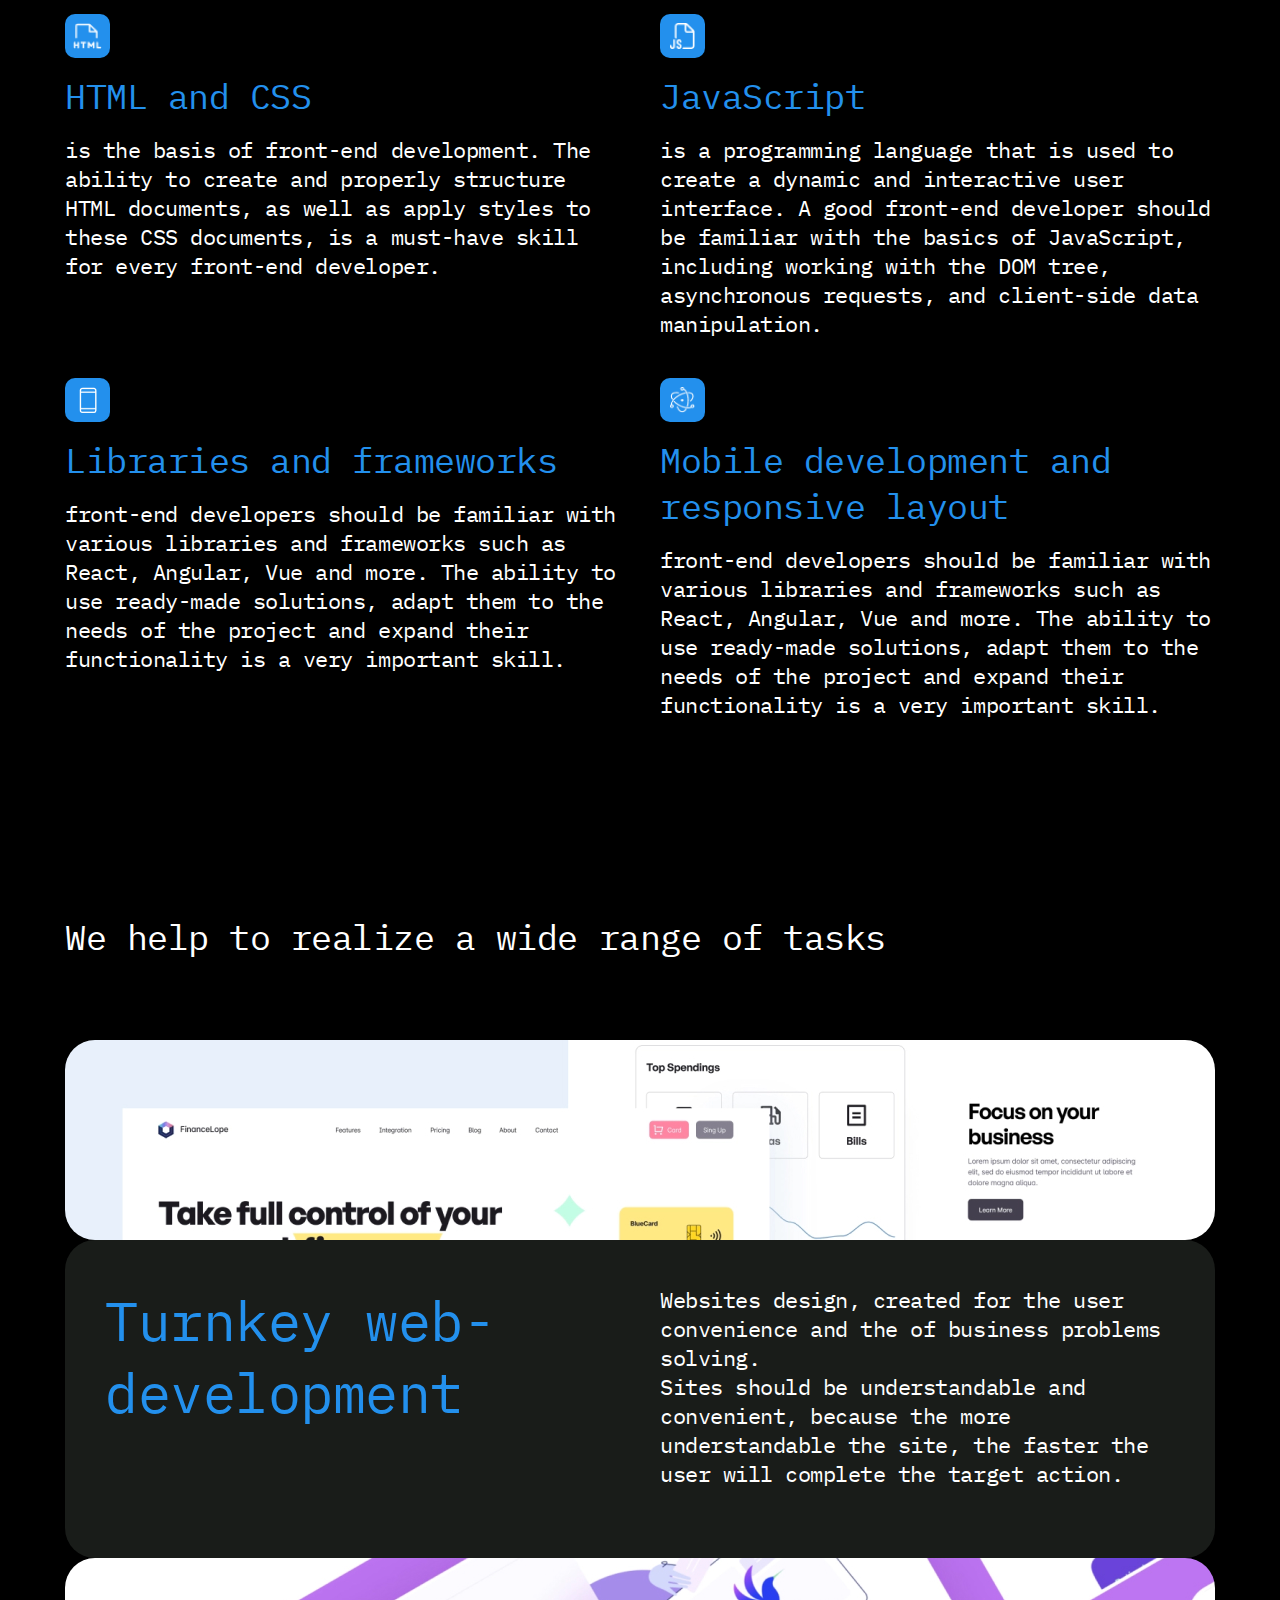
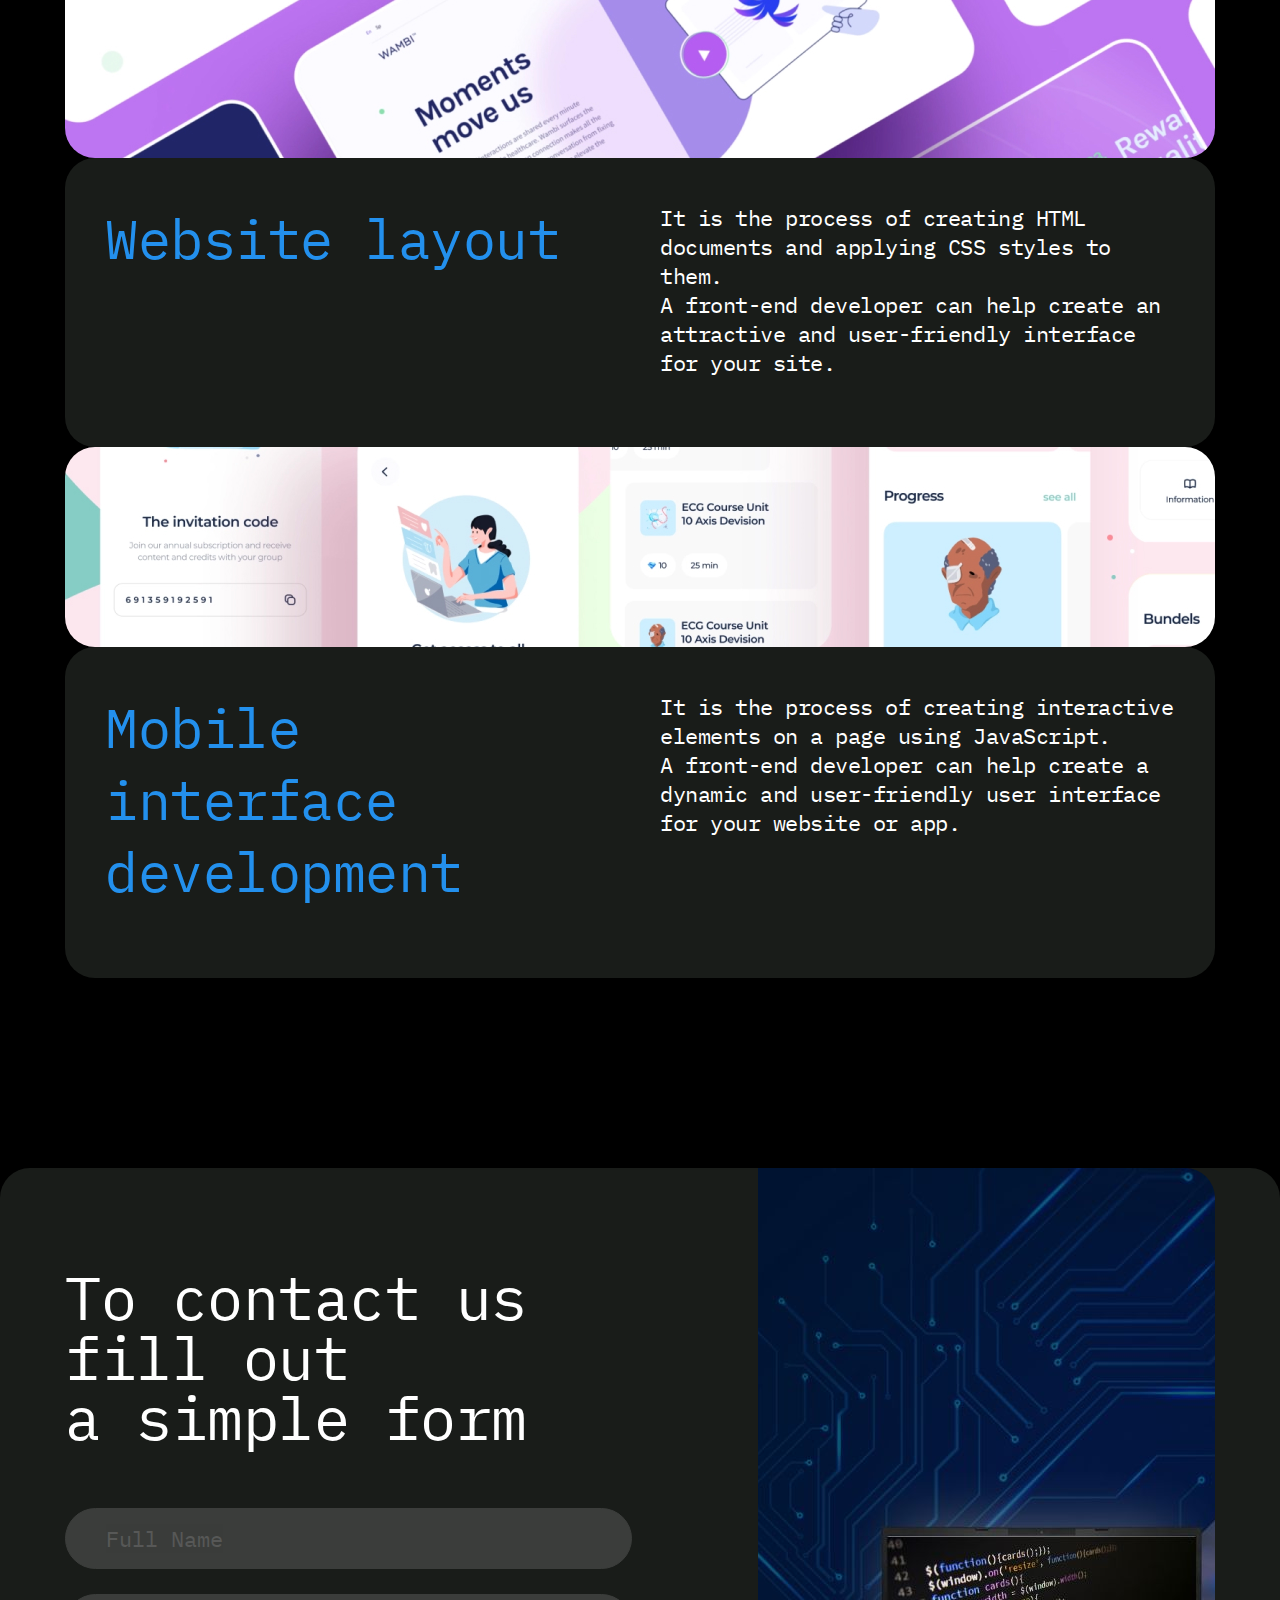
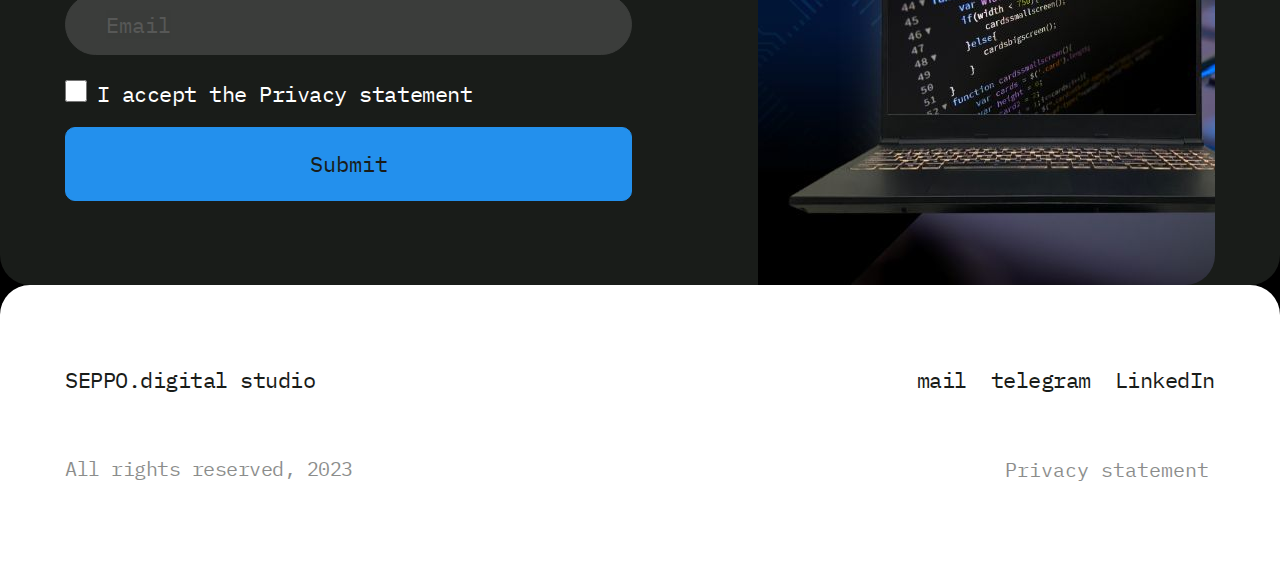
==== commit 75327ac5: "update all projects link" ====
--- a/index.html
+++ b/index.html
@@ -140,7 +140,7 @@
             </div>
             
             <a class="all-projects-btn" target="_blank"
-                href="https://sergeymoryakov.github.io/under-construction/">
+                href="https://sergeymoryakov.github.io/projects/">
                 See all projects
             </a>
         </div>
